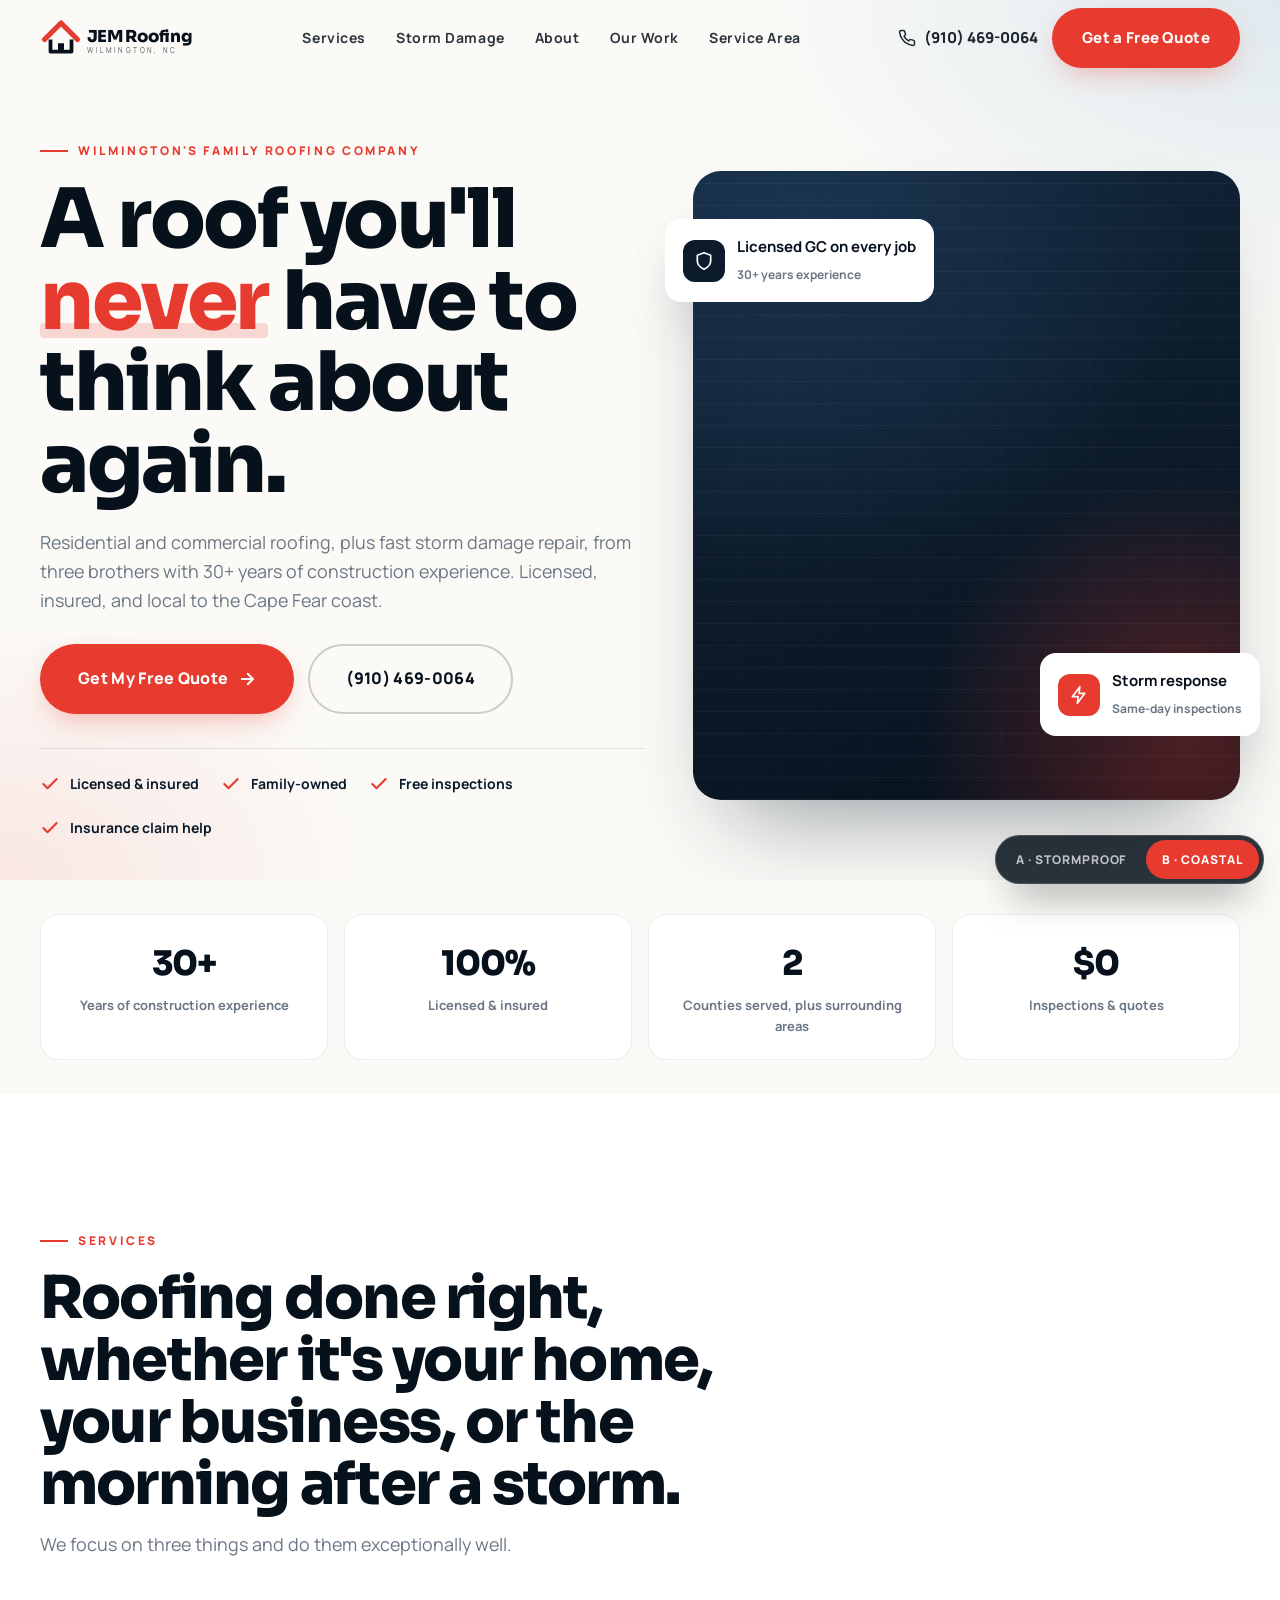
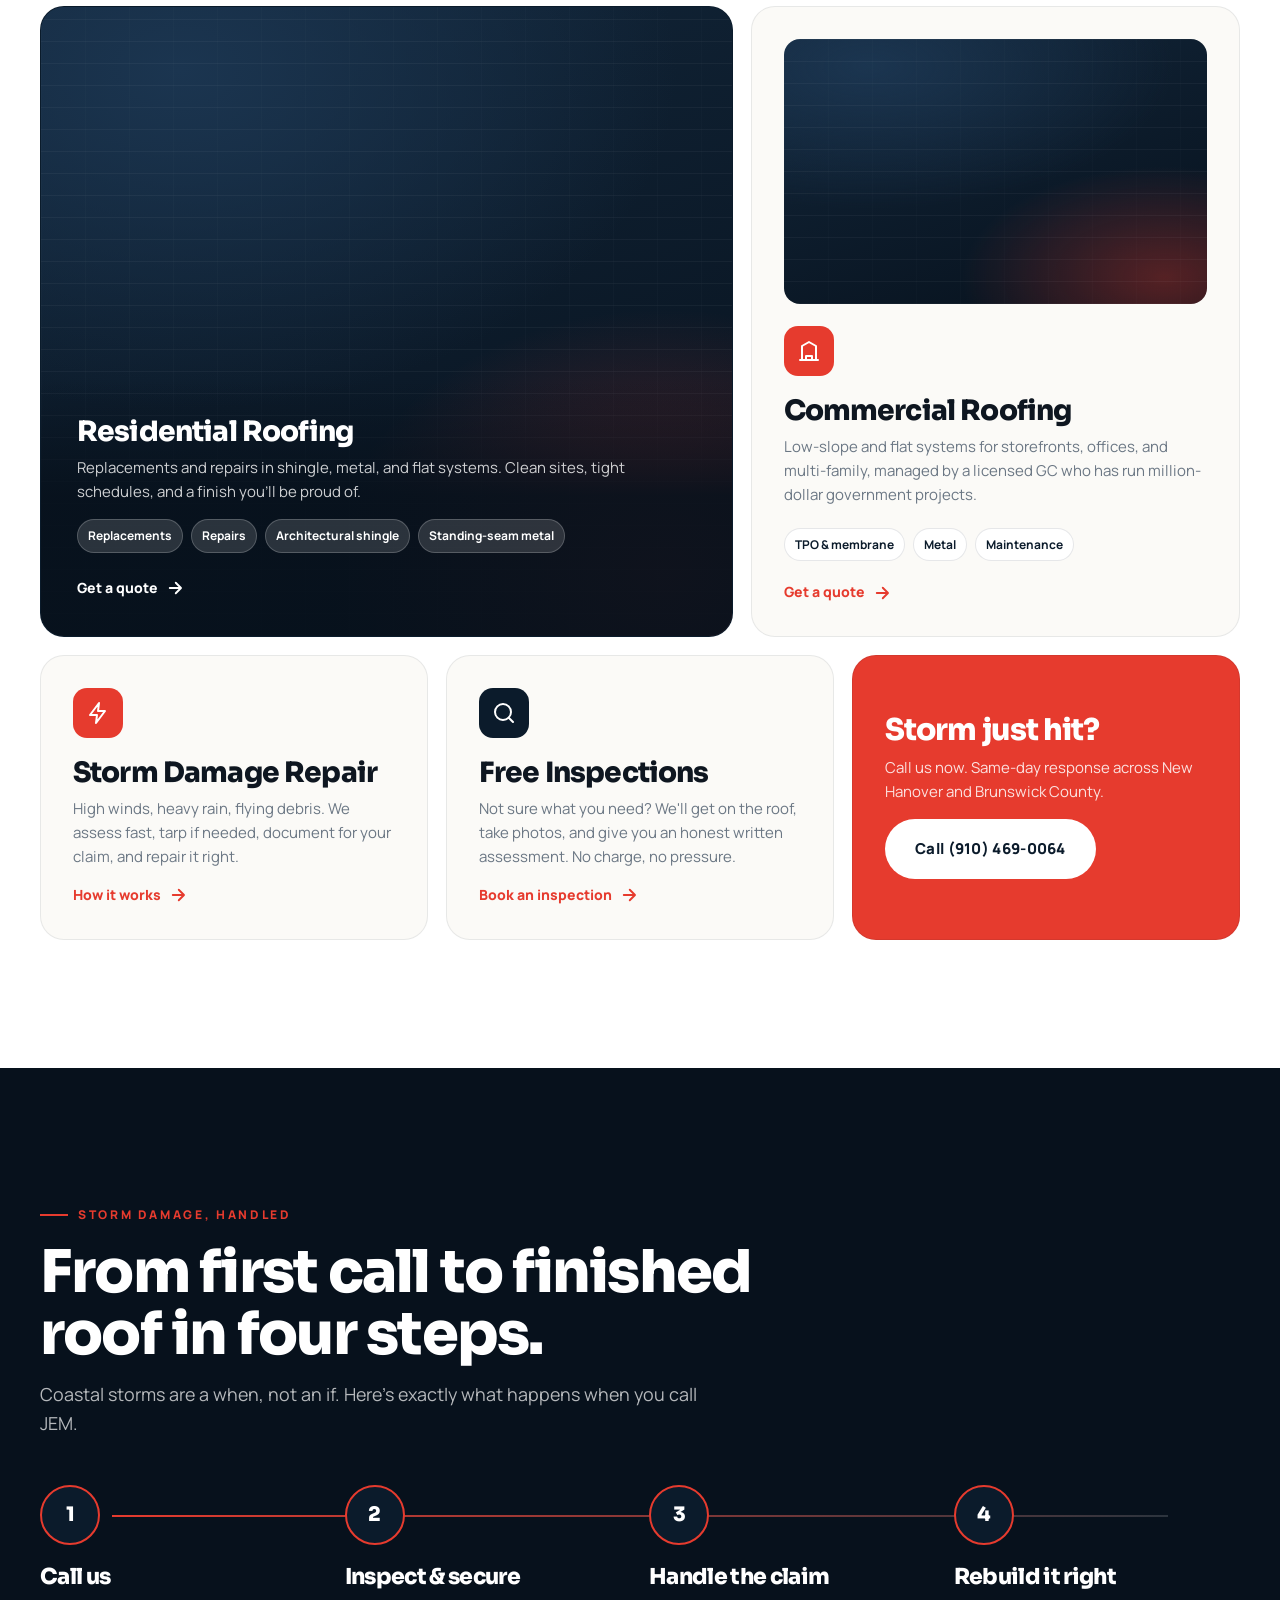
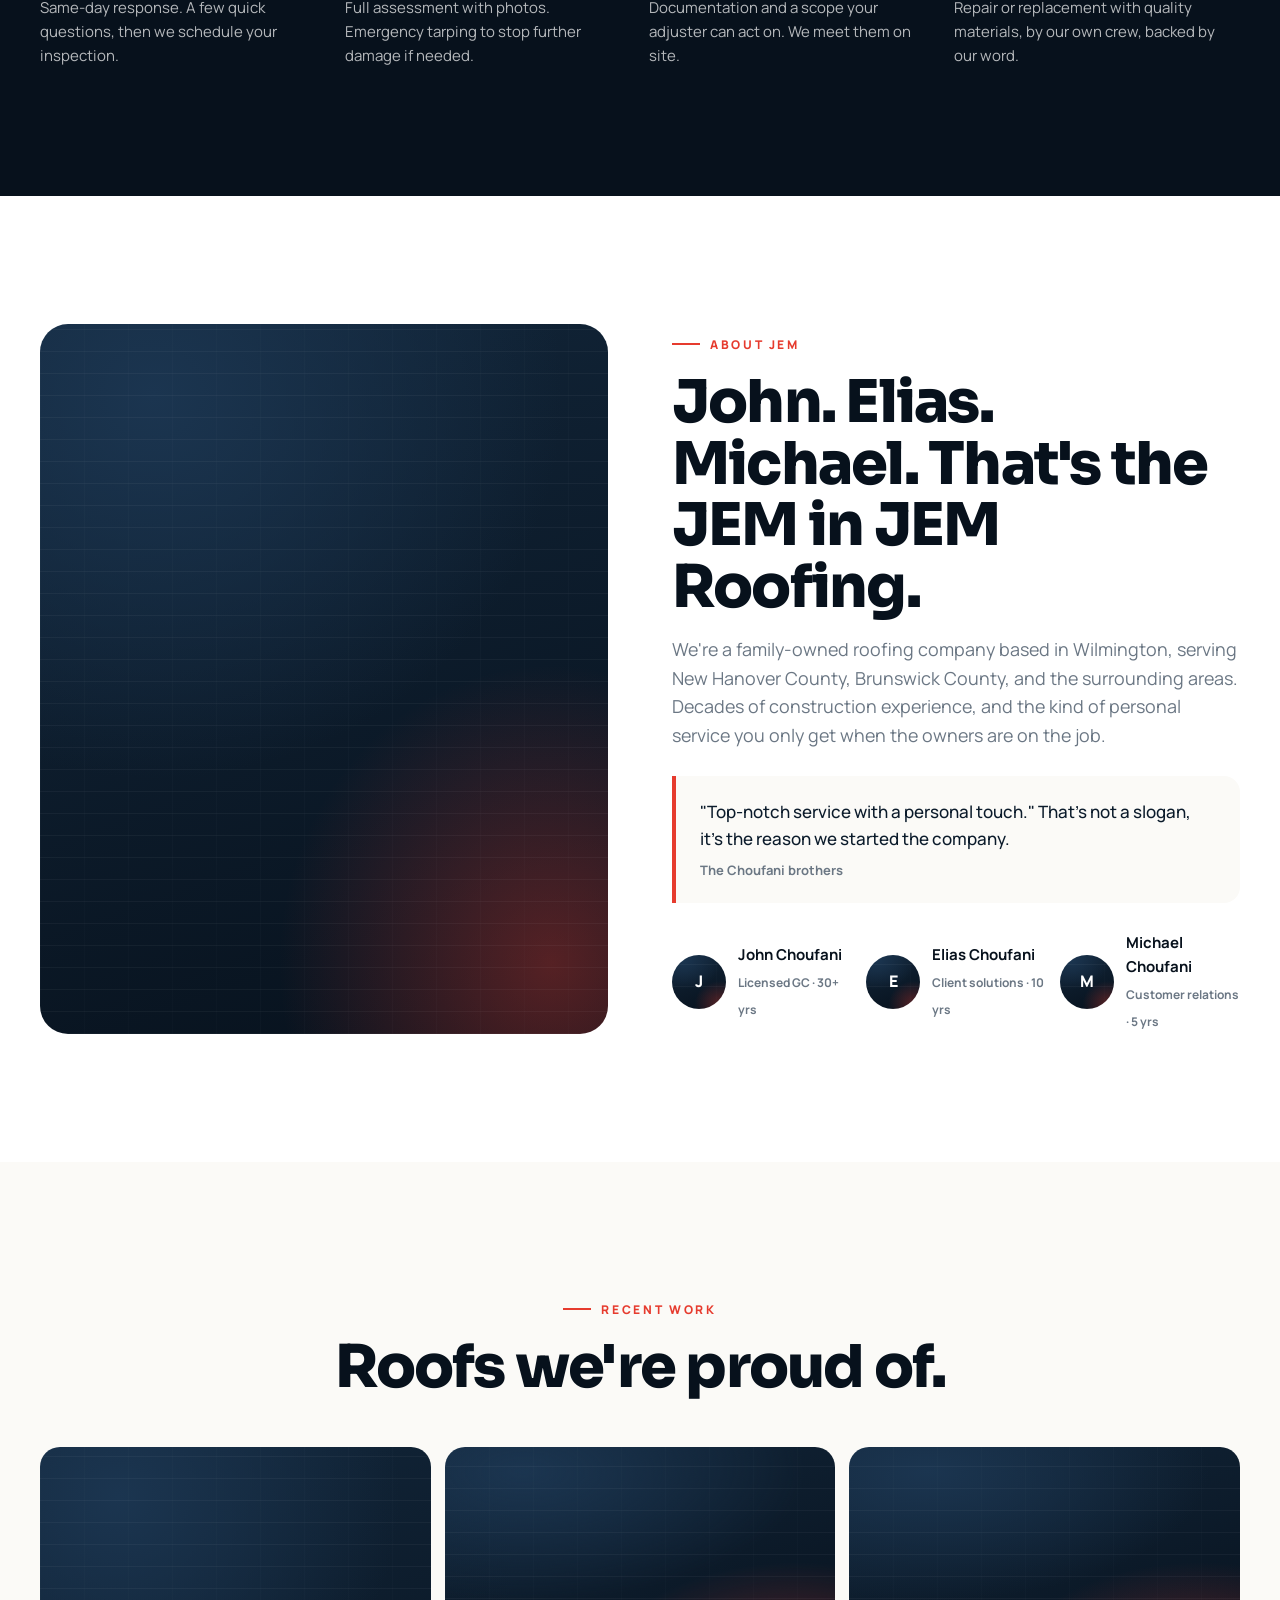
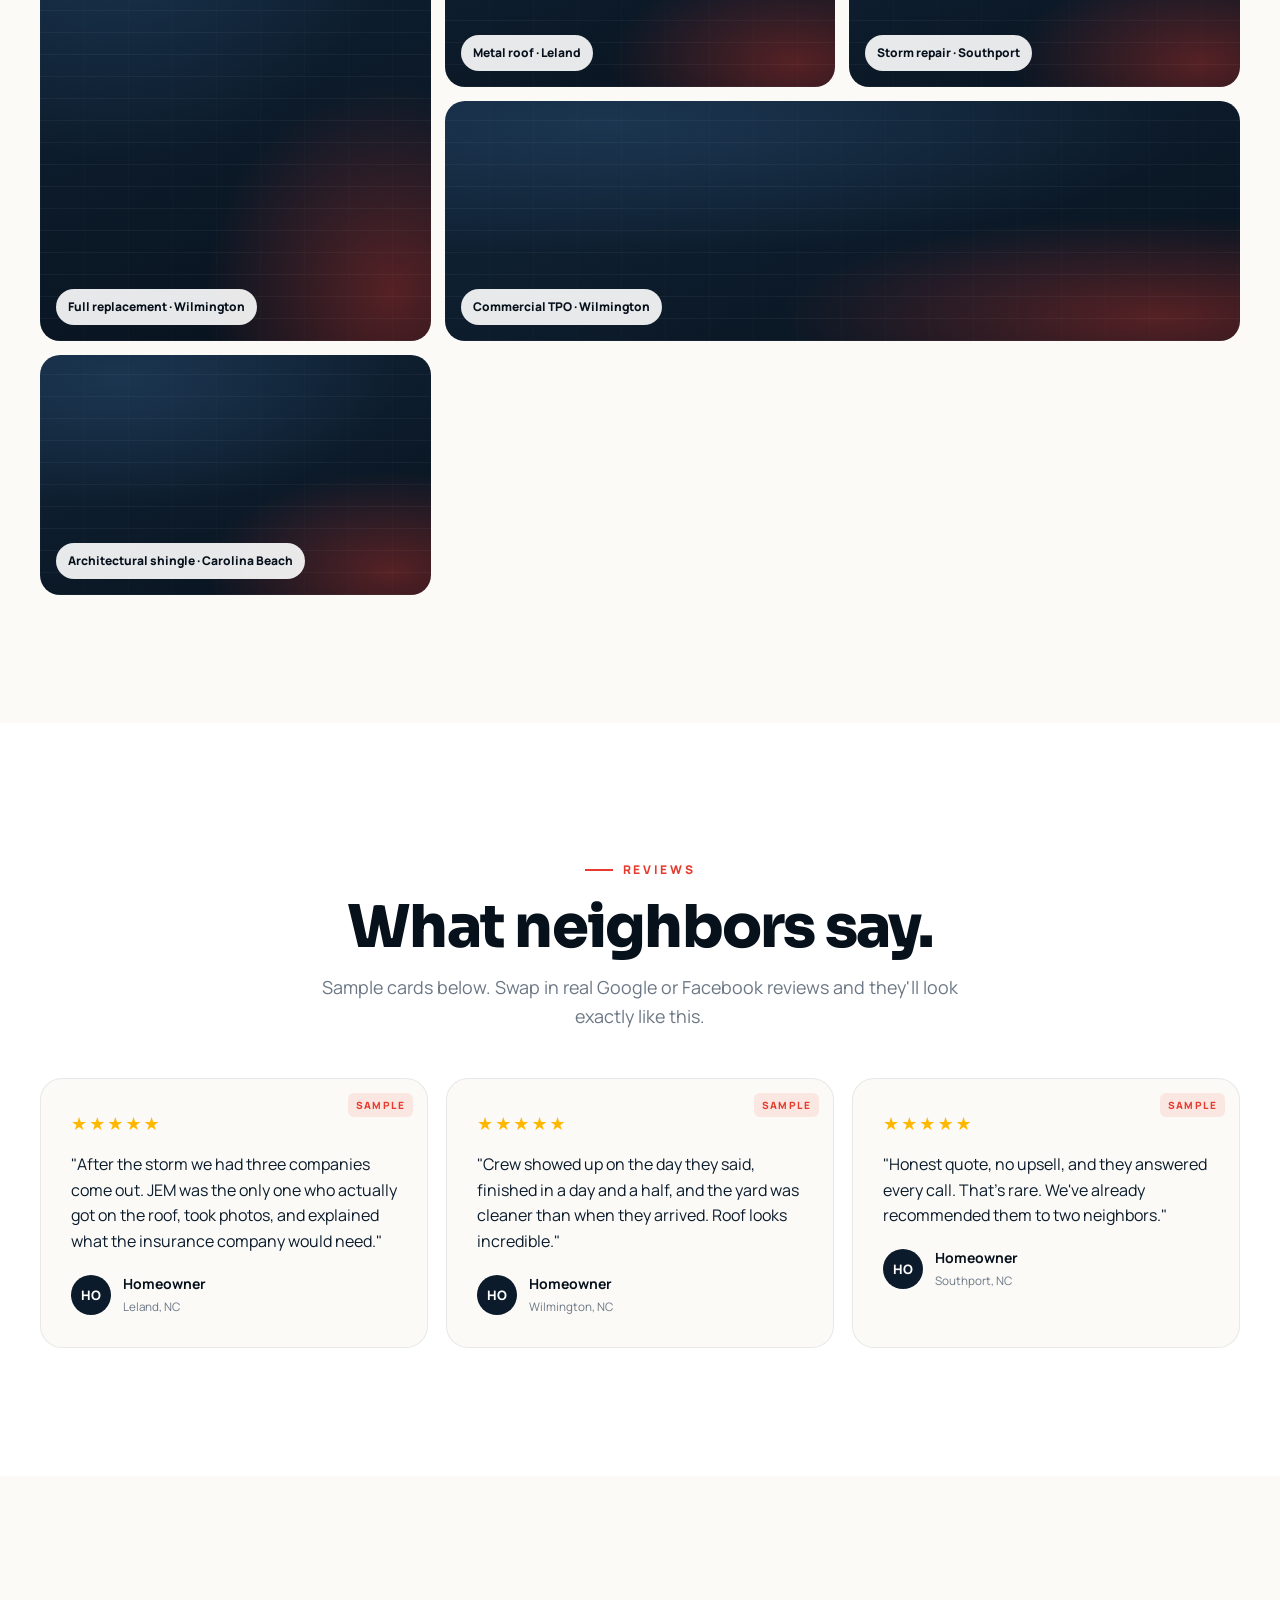
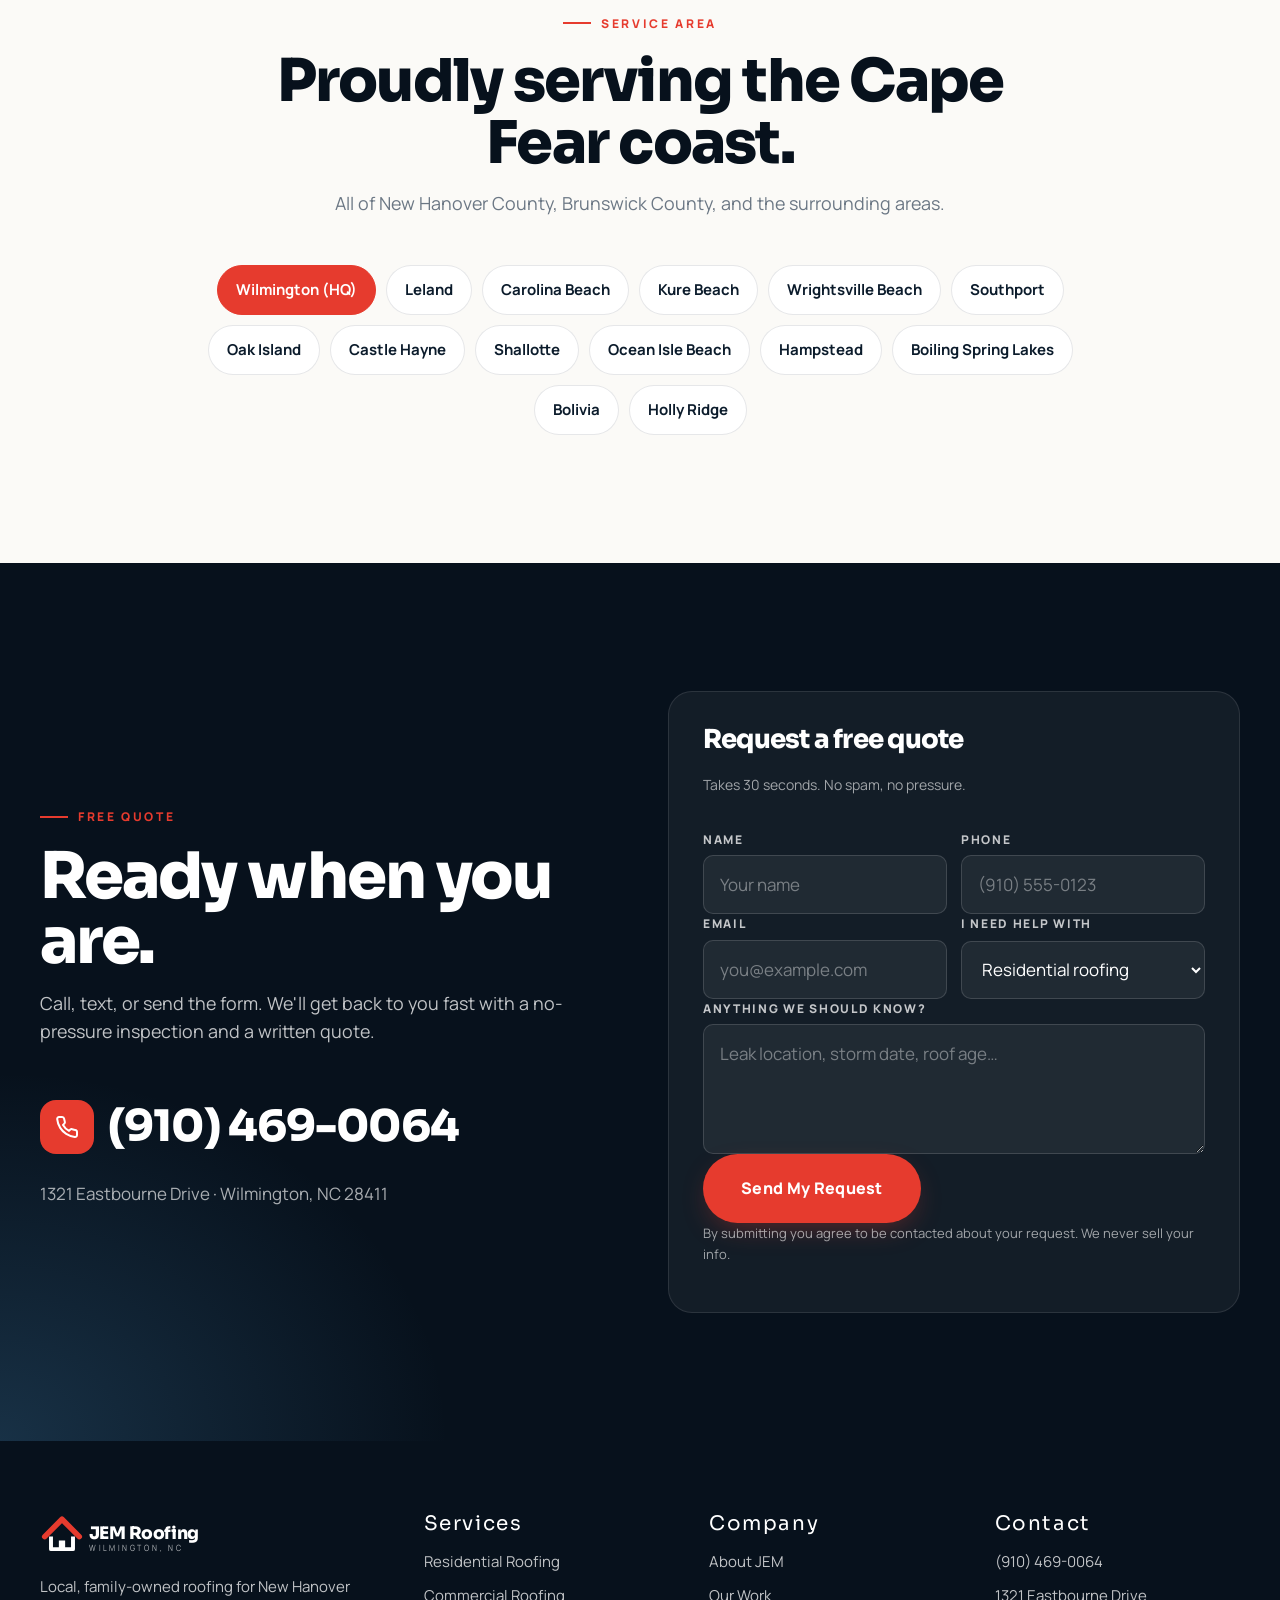
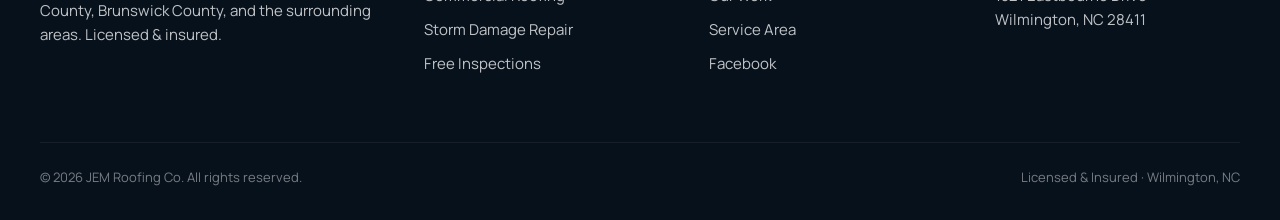
==== concept-b.html @ e4225cc7 "Build JEM Roofing site overhaul with two design concepts Static site for JEM Roofing Co. (Wilmington" ====
<!doctype html>
<html lang="en">
<head>
  <meta charset="utf-8">
  <meta name="viewport" content="width=device-width, initial-scale=1">
  <title>JEM Roofing Co. | Wilmington, NC Roofing — Concept B</title>
  <meta name="description" content="JEM Roofing Co. is a family-owned, licensed and insured roofing company in Wilmington, NC. Residential and commercial roofing plus fast storm damage repair across New Hanover and Brunswick County. Free quotes: (910) 469-0064.">
  <meta name="theme-color" content="#FBFAF7">
  <link rel="icon" href="assets/favicon.svg" type="image/svg+xml">
  <link rel="preconnect" href="https://fonts.googleapis.com">
  <link rel="preconnect" href="https://fonts.gstatic.com" crossorigin>
  <link href="https://fonts.googleapis.com/css2?family=Sora:wght@700;800&family=Manrope:wght@400;500;700;800&display=swap" rel="stylesheet">
  <link rel="stylesheet" href="css/base.css">
  <link rel="stylesheet" href="css/concept-b.css">
</head>
<body class="concept-b">

<header class="nav">
  <div class="container">
    <a class="nav-brand" href="#top" aria-label="JEM Roofing Co. home">
      <svg viewBox="0 0 220 56" width="220" height="56" aria-hidden="true">
        <path d="M6 30 L28 8 L50 30" fill="none" stroke="#E63B2E" stroke-width="7" stroke-linecap="round" stroke-linejoin="round"/>
        <path d="M14 30 L14 46 L42 46 L42 30" fill="none" stroke="currentColor" stroke-width="5" stroke-linejoin="round"/>
        <rect x="24" y="35" width="8" height="11" fill="currentColor"/>
        <text x="62" y="33" textLength="140" lengthAdjust="spacingAndGlyphs" font-family="'Sora','Manrope',Arial,sans-serif" font-size="22" font-weight="800" letter-spacing="-.5" fill="currentColor">JEM Roofing</text>
        <text x="63" y="48" textLength="120" lengthAdjust="spacingAndGlyphs" font-family="'Manrope',Inter,Arial,sans-serif" font-size="11" letter-spacing="4.2" fill="currentColor" opacity=".7">WILMINGTON, NC</text>
      </svg>
    </a>
    <nav class="nav-links" aria-label="Primary">
      <a href="#services">Services</a><a href="#process">Storm Damage</a><a href="#about">About</a><a href="#work">Our Work</a><a href="#area">Service Area</a>
      <a class="btn btn-primary" href="#contact">Free Quote</a>
    </nav>
    <div class="nav-cta">
      <a class="nav-phone" href="tel:+19104690064"><svg viewBox="0 0 24 24" fill="none" stroke="currentColor" stroke-width="2" stroke-linecap="round" stroke-linejoin="round"><path d="M22 16.9v3a2 2 0 0 1-2.2 2 19.8 19.8 0 0 1-8.6-3 19.5 19.5 0 0 1-6-6 19.8 19.8 0 0 1-3-8.7A2 2 0 0 1 4.1 2h3a2 2 0 0 1 2 1.7c.1.9.4 1.9.7 2.8a2 2 0 0 1-.5 2.1L8 9.9a16 16 0 0 0 6 6l1.3-1.3a2 2 0 0 1 2.1-.4c.9.3 1.9.6 2.8.7a2 2 0 0 1 1.8 2z"/></svg><span class="label">(910) 469-0064</span></a>
      <a class="btn btn-primary" href="#contact">Get a Free Quote</a>
      <button class="nav-toggle" aria-label="Menu" aria-expanded="false"><span></span><span></span><span></span></button>
    </div>
  </div>
</header>

<main id="top">

<!-- HERO -->
<section class="b-hero">
  <div class="container b-hero-grid">
    <div class="reveal is-in">
      <div class="eyebrow">Wilmington's family roofing company</div>
      <h1 class="display">A roof you'll <span class="hl">never</span> have to think about again.</h1>
      <p class="lead">Residential and commercial roofing, plus fast storm damage repair, from three brothers with 30+ years of construction experience. Licensed, insured, and local to the Cape Fear coast.</p>
      <div class="b-hero-actions">
        <a class="btn btn-primary btn-lg" href="#contact">Get My Free Quote <svg viewBox="0 0 24 24" fill="none" stroke="currentColor" stroke-width="2.5" stroke-linecap="round" stroke-linejoin="round"><path d="M5 12h14M13 5l7 7-7 7"/></svg></a>
        <a class="btn btn-ghost btn-lg" href="tel:+19104690064">(910) 469-0064</a>
      </div>
      <div class="b-trust">
        <div><svg viewBox="0 0 24 24" fill="none" stroke="currentColor" stroke-width="2.5" stroke-linecap="round" stroke-linejoin="round"><path d="M20 6 9 17l-5-5"/></svg>Licensed &amp; insured</div>
        <div><svg viewBox="0 0 24 24" fill="none" stroke="currentColor" stroke-width="2.5" stroke-linecap="round" stroke-linejoin="round"><path d="M20 6 9 17l-5-5"/></svg>Family-owned</div>
        <div><svg viewBox="0 0 24 24" fill="none" stroke="currentColor" stroke-width="2.5" stroke-linecap="round" stroke-linejoin="round"><path d="M20 6 9 17l-5-5"/></svg>Free inspections</div>
        <div><svg viewBox="0 0 24 24" fill="none" stroke="currentColor" stroke-width="2.5" stroke-linecap="round" stroke-linejoin="round"><path d="M20 6 9 17l-5-5"/></svg>Insurance claim help</div>
      </div>
    </div>
    <div class="b-hero-visual reveal is-in" data-delay="1">
      <div class="photo"><img src="assets/img/hero-b.jpg" alt="" onerror="this.onerror=null;this.src='assets/img/hero.jpg'"></div>
      <div class="b-float one"><span class="ic"><svg viewBox="0 0 24 24" fill="none" stroke="currentColor" stroke-width="2" stroke-linecap="round" stroke-linejoin="round"><path d="M12 22s8-4 8-10V5l-8-3-8 3v7c0 6 8 10 8 10z"/></svg></span><span><b>Licensed GC on every job</b><small>30+ years experience</small></span></div>
      <div class="b-float two"><span class="ic" style="background:var(--red)"><svg viewBox="0 0 24 24" fill="none" stroke="currentColor" stroke-width="2" stroke-linecap="round" stroke-linejoin="round"><path d="M13 2 4 14h7l-1 8 9-12h-7z"/></svg></span><span><b>Storm response</b><small>Same-day inspections</small></span></div>
    </div>
  </div>
</section>

<div class="b-strip">
  <div class="container">
    <div class="item reveal"><div class="display"><span data-count="30" data-suffix="+">0+</span></div><p>Years of construction experience</p></div>
    <div class="item reveal" data-delay="1"><div class="display">100%</div><p>Licensed &amp; insured</p></div>
    <div class="item reveal" data-delay="2"><div class="display">2</div><p>Counties served, plus surrounding areas</p></div>
    <div class="item reveal" data-delay="3"><div class="display">$0</div><p>Inspections &amp; quotes</p></div>
  </div>
</div>

<!-- SERVICES -->
<section class="section b-services" id="services">
  <div class="container">
    <div class="b-head reveal"><div class="eyebrow">Services</div><h2 class="display">Roofing done right, whether it's your home, your business, or the morning after a storm.</h2><p class="lead">We focus on three things and do them exceptionally well.</p></div>
    <div class="bento">
      <article class="b-card big reveal">
        <div class="photo"><img src="assets/img/residential.jpg" alt="" loading="lazy"></div>
        <div class="body">
          <h3 class="display">Residential Roofing</h3>
          <p>Replacements and repairs in shingle, metal, and flat systems. Clean sites, tight schedules, and a finish you'll be proud of.</p>
          <ul class="tags"><li>Replacements</li><li>Repairs</li><li>Architectural shingle</li><li>Standing-seam metal</li></ul>
          <a class="link-arrow" href="#contact">Get a quote <svg viewBox="0 0 24 24" fill="none" stroke="currentColor" stroke-width="2.5" stroke-linecap="round" stroke-linejoin="round"><path d="M5 12h14M13 5l7 7-7 7"/></svg></a>
        </div>
      </article>
      <article class="b-card tall reveal" data-delay="1">
        <div class="photo"><img src="assets/img/commercial.jpg" alt="" loading="lazy"></div>
        <div class="icon"><svg viewBox="0 0 24 24" fill="none" stroke="currentColor" stroke-width="2" stroke-linecap="round" stroke-linejoin="round"><path d="M3 21h18"/><path d="M5 21V7l7-4 7 4v14"/><path d="M9 21v-4h6v4"/></svg></div>
        <h3 class="display">Commercial Roofing</h3>
        <p>Low-slope and flat systems for storefronts, offices, and multi-family, managed by a licensed GC who has run million-dollar government projects.</p>
        <ul class="tags"><li>TPO &amp; membrane</li><li>Metal</li><li>Maintenance</li></ul>
        <a class="link-arrow" href="#contact">Get a quote <svg viewBox="0 0 24 24" fill="none" stroke="currentColor" stroke-width="2.5" stroke-linecap="round" stroke-linejoin="round"><path d="M5 12h14M13 5l7 7-7 7"/></svg></a>
      </article>
      <article class="b-card half reveal">
        <div class="icon"><svg viewBox="0 0 24 24" fill="none" stroke="currentColor" stroke-width="2" stroke-linecap="round" stroke-linejoin="round"><path d="M13 2 4 14h7l-1 8 9-12h-7z"/></svg></div>
        <h3 class="display">Storm Damage Repair</h3>
        <p>High winds, heavy rain, flying debris. We assess fast, tarp if needed, document for your claim, and repair it right.</p>
        <a class="link-arrow" href="#process">How it works <svg viewBox="0 0 24 24" fill="none" stroke="currentColor" stroke-width="2.5" stroke-linecap="round" stroke-linejoin="round"><path d="M5 12h14M13 5l7 7-7 7"/></svg></a>
      </article>
      <article class="b-card half reveal" data-delay="1">
        <div class="icon" style="background:var(--navy-800)"><svg viewBox="0 0 24 24" fill="none" stroke="currentColor" stroke-width="2" stroke-linecap="round" stroke-linejoin="round"><circle cx="11" cy="11" r="8"/><path d="m21 21-4.3-4.3"/></svg></div>
        <h3 class="display">Free Inspections</h3>
        <p>Not sure what you need? We'll get on the roof, take photos, and give you an honest written assessment. No charge, no pressure.</p>
        <a class="link-arrow" href="#contact">Book an inspection <svg viewBox="0 0 24 24" fill="none" stroke="currentColor" stroke-width="2.5" stroke-linecap="round" stroke-linejoin="round"><path d="M5 12h14M13 5l7 7-7 7"/></svg></a>
      </article>
      <article class="b-card half cta reveal" data-delay="2">
        <h3 class="display">Storm just hit?</h3>
        <p>Call us now. Same-day response across New Hanover and Brunswick County.</p>
        <a class="btn btn-light" href="tel:+19104690064">Call (910) 469-0064</a>
      </article>
    </div>
  </div>
</section>

<!-- PROCESS -->
<section class="section b-process" id="process">
  <div class="container">
    <div class="b-head reveal"><div class="eyebrow">Storm damage, handled</div><h2 class="display">From first call to finished roof in four steps.</h2><p class="lead">Coastal storms are a when, not an if. Here's exactly what happens when you call JEM.</p></div>
    <div class="timeline">
      <div class="t-step reveal"><div class="n">1</div><h3 class="display">Call us</h3><p>Same-day response. A few quick questions, then we schedule your inspection.</p></div>
      <div class="t-step reveal" data-delay="1"><div class="n">2</div><h3 class="display">Inspect &amp; secure</h3><p>Full assessment with photos. Emergency tarping to stop further damage if needed.</p></div>
      <div class="t-step reveal" data-delay="2"><div class="n">3</div><h3 class="display">Handle the claim</h3><p>Documentation and a scope your adjuster can act on. We meet them on site.</p></div>
      <div class="t-step reveal" data-delay="3"><div class="n">4</div><h3 class="display">Rebuild it right</h3><p>Repair or replacement with quality materials, by our own crew, backed by our word.</p></div>
    </div>
  </div>
</section>

<!-- ABOUT -->
<section class="section b-about" id="about">
  <div class="container b-about-grid">
    <div class="stack reveal">
      <div class="photo back"></div>
      <div class="photo"><img src="assets/img/about.jpg" alt="JEM Roofing crew on site" loading="lazy"></div>
    </div>
    <div class="reveal" data-delay="1">
      <div class="eyebrow">About JEM</div>
      <h2 class="display">John. Elias. Michael. That's the JEM in JEM Roofing.</h2>
      <p class="lead">We're a family-owned roofing company based in Wilmington, serving New Hanover County, Brunswick County, and the surrounding areas. Decades of construction experience, and the kind of personal service you only get when the owners are on the job.</p>
      <div class="quote">"Top-notch service with a personal touch." That's not a slogan, it's the reason we started the company.<small>The Choufani brothers</small></div>
      <div class="b-team">
        <div class="p"><div class="photo"><img src="assets/img/team-john.jpg" alt=""><span class="initials">J</span></div><div><b>John Choufani</b><small>Licensed GC · 30+ yrs</small></div></div>
        <div class="p"><div class="photo"><img src="assets/img/team-elias.jpg" alt=""><span class="initials">E</span></div><div><b>Elias Choufani</b><small>Client solutions · 10 yrs</small></div></div>
        <div class="p"><div class="photo"><img src="assets/img/team-michael.jpg" alt=""><span class="initials">M</span></div><div><b>Michael Choufani</b><small>Customer relations · 5 yrs</small></div></div>
      </div>
    </div>
  </div>
</section>

<!-- GALLERY -->
<section class="section b-gallery" id="work">
  <div class="container">
    <div class="b-head center reveal"><div class="eyebrow">Recent work</div><h2 class="display">Roofs we're proud of.</h2></div>
    <div class="g-grid">
      <div class="photo reveal"><img src="assets/img/gallery-1.jpg" alt="Completed roof" loading="lazy"><span class="cap">Full replacement · Wilmington</span></div>
      <div class="photo reveal" data-delay="1"><img src="assets/img/gallery-2.jpg" alt="Completed roof" loading="lazy"><span class="cap">Metal roof · Leland</span></div>
      <div class="photo reveal" data-delay="2"><img src="assets/img/gallery-3.jpg" alt="Completed roof" loading="lazy"><span class="cap">Storm repair · Southport</span></div>
      <div class="photo reveal"><img src="assets/img/gallery-4.jpg" alt="Completed roof" loading="lazy"><span class="cap">Commercial TPO · Wilmington</span></div>
      <div class="photo reveal" data-delay="1"><img src="assets/img/gallery-5.jpg" alt="Completed roof" loading="lazy"><span class="cap">Architectural shingle · Carolina Beach</span></div>
    </div>
  </div>
</section>

<!-- REVIEWS -->
<section class="section b-reviews">
  <div class="container">
    <div class="b-head center reveal"><div class="eyebrow">Reviews</div><h2 class="display">What neighbors say.</h2><p class="lead" style="margin-inline:auto">Sample cards below. Swap in real Google or Facebook reviews and they'll look exactly like this.</p></div>
    <div class="b-review-grid">
      <div class="b-review reveal"><span class="sample">Sample</span><div class="stars">★★★★★</div><p>"After the storm we had three companies come out. JEM was the only one who actually got on the roof, took photos, and explained what the insurance company would need."</p><div class="who"><div class="avatar">HO</div><div><b>Homeowner</b><small>Leland, NC</small></div></div></div>
      <div class="b-review reveal" data-delay="1"><span class="sample">Sample</span><div class="stars">★★★★★</div><p>"Crew showed up on the day they said, finished in a day and a half, and the yard was cleaner than when they arrived. Roof looks incredible."</p><div class="who"><div class="avatar">HO</div><div><b>Homeowner</b><small>Wilmington, NC</small></div></div></div>
      <div class="b-review reveal" data-delay="2"><span class="sample">Sample</span><div class="stars">★★★★★</div><p>"Honest quote, no upsell, and they answered every call. That's rare. We've already recommended them to two neighbors."</p><div class="who"><div class="avatar">HO</div><div><b>Homeowner</b><small>Southport, NC</small></div></div></div>
    </div>
  </div>
</section>

<!-- AREA -->
<section class="section b-area" id="area">
  <div class="container">
    <div class="b-head center reveal"><div class="eyebrow">Service area</div><h2 class="display">Proudly serving the Cape Fear coast.</h2><p class="lead" style="margin-inline:auto">All of New Hanover County, Brunswick County, and the surrounding areas.</p></div>
    <ul class="chips reveal">
      <li class="hq">Wilmington (HQ)</li><li>Leland</li><li>Carolina Beach</li><li>Kure Beach</li><li>Wrightsville Beach</li><li>Southport</li><li>Oak Island</li><li>Castle Hayne</li><li>Shallotte</li><li>Ocean Isle Beach</li><li>Hampstead</li><li>Boiling Spring Lakes</li><li>Bolivia</li><li>Holly Ridge</li>
    </ul>
  </div>
</section>

<!-- CONTACT -->
<section class="section b-contact" id="contact">
  <div class="container b-contact-grid">
    <div class="reveal">
      <div class="eyebrow">Free quote</div>
      <h2 class="display">Ready when you are.</h2>
      <p class="lead">Call, text, or send the form. We'll get back to you fast with a no-pressure inspection and a written quote.</p>
      <a class="big-phone" href="tel:+19104690064"><span class="ic"><svg viewBox="0 0 24 24" fill="none" stroke="#fff" stroke-width="2" stroke-linecap="round" stroke-linejoin="round"><path d="M22 16.9v3a2 2 0 0 1-2.2 2 19.8 19.8 0 0 1-8.6-3 19.5 19.5 0 0 1-6-6 19.8 19.8 0 0 1-3-8.7A2 2 0 0 1 4.1 2h3a2 2 0 0 1 2 1.7c.1.9.4 1.9.7 2.8a2 2 0 0 1-.5 2.1L8 9.9a16 16 0 0 0 6 6l1.3-1.3a2 2 0 0 1 2.1-.4c.9.3 1.9.6 2.8.7a2 2 0 0 1 1.8 2z"/></svg></span>(910) 469-0064</a>
      <address>1321 Eastbourne Drive · Wilmington, NC 28411</address>
    </div>
    <form class="form contact-form reveal" data-delay="1" action="https://formspree.io/f/YOUR_FORM_ID" method="POST">
      <h3 class="display">Request a free quote</h3>
      <p>Takes 30 seconds. No spam, no pressure.</p>
      <div class="form-fields">
        <div class="form-row">
          <div class="field"><label for="b-name">Name</label><input id="b-name" name="name" type="text" placeholder="Your name" required autocomplete="name"></div>
          <div class="field"><label for="b-phone">Phone</label><input id="b-phone" name="phone" type="tel" placeholder="(910) 555-0123" required autocomplete="tel"></div>
        </div>
        <div class="form-row">
          <div class="field"><label for="b-email">Email</label><input id="b-email" name="email" type="email" placeholder="you@example.com" autocomplete="email"></div>
          <div class="field"><label for="b-service">I need help with</label><select id="b-service" name="service"><option>Residential roofing</option><option>Commercial roofing</option><option>Storm damage</option><option>Roof repair</option><option>Not sure yet</option></select></div>
        </div>
        <div class="field"><label for="b-msg">Anything we should know?</label><textarea id="b-msg" name="message" placeholder="Leak location, storm date, roof age…"></textarea></div>
        <input type="text" name="_gotcha" tabindex="-1" autocomplete="off" style="display:none">
        <button class="btn btn-primary btn-lg" type="submit">Send My Request</button>
        <p class="form-note">By submitting you agree to be contacted about your request. We never sell your info.</p>
      </div>
      <div class="form-success"><b>Got it.</b> Thanks, we'll reach out shortly. Need us sooner? Call <a href="tel:+19104690064"><u>(910) 469-0064</u></a>.</div>
    </form>
  </div>
</section>

</main>

<footer class="footer">
  <div class="container">
    <div class="footer-grid">
      <div class="footer-brand">
        <svg viewBox="0 0 220 56" aria-hidden="true">
          <path d="M6 30 L28 8 L50 30" fill="none" stroke="#E63B2E" stroke-width="7" stroke-linecap="round" stroke-linejoin="round"/>
          <path d="M14 30 L14 46 L42 46 L42 30" fill="none" stroke="currentColor" stroke-width="5" stroke-linejoin="round"/>
          <rect x="24" y="35" width="8" height="11" fill="currentColor"/>
          <text x="62" y="33" textLength="140" lengthAdjust="spacingAndGlyphs" font-family="'Sora','Manrope',Arial,sans-serif" font-size="22" font-weight="800" letter-spacing="-.5" fill="currentColor">JEM Roofing</text>
          <text x="63" y="48" textLength="120" lengthAdjust="spacingAndGlyphs" font-family="'Manrope',Inter,Arial,sans-serif" font-size="11" letter-spacing="4.2" fill="currentColor" opacity=".7">WILMINGTON, NC</text>
        </svg>
        <p>Local, family-owned roofing for New Hanover County, Brunswick County, and the surrounding areas. Licensed &amp; insured.</p>
      </div>
      <div><h4>Services</h4><ul><li><a href="#services">Residential Roofing</a></li><li><a href="#services">Commercial Roofing</a></li><li><a href="#process">Storm Damage Repair</a></li><li><a href="#contact">Free Inspections</a></li></ul></div>
      <div><h4>Company</h4><ul><li><a href="#about">About JEM</a></li><li><a href="#work">Our Work</a></li><li><a href="#area">Service Area</a></li><li><a href="https://www.facebook.com/p/JEM-Roofing-Co-61565332473705/" target="_blank" rel="noopener">Facebook</a></li></ul></div>
      <div><h4>Contact</h4><ul><li><a href="tel:+19104690064">(910) 469-0064</a></li><li>1321 Eastbourne Drive<br>Wilmington, NC 28411</li></ul></div>
    </div>
    <div class="footer-bottom"><span>© <span data-year></span> JEM Roofing Co. All rights reserved.</span><span>Licensed &amp; Insured · Wilmington, NC</span></div>
  </div>
</footer>

<div class="callbar"><a class="btn btn-primary" href="tel:+19104690064">Call Now</a><a class="btn btn-light" href="#contact">Free Quote</a></div>
<nav class="switcher" aria-label="Design concept switcher"><a href="index.html">A · Stormproof</a><a class="is-active" href="concept-b.html">B · Coastal</a></nav>
<script src="js/main.js"></script>
</body>
</html>
---- css/base.css ----
/* =========================================================
   JEM Roofing Co. — base styles shared by both concepts
   Brand tokens live here. Change once, both concepts update.
   ========================================================= */
:root {
  /* ---- brand palette (swap to match the real logo) ---- */
  --navy-900: #07111C;
  --navy-800: #0B1B2B;
  --navy-700: #12263A;
  --navy-600: #1B3550;
  --steel:    #4A90C2;
  --red:      #E63B2E;
  --red-deep: #B5231A;
  --red-glow: rgba(230, 59, 46, .45);
  --sand:     #F4EFE6;
  --sand-2:   #EAE2D3;
  --white:    #FFFFFF;
  --ink:      #0E1620;
  --muted:    #6B7784;

  /* ---- type ---- */
  --font-display: 'Bebas Neue', 'Oswald', 'Impact', 'Arial Narrow', sans-serif;
  --font-body: 'Manrope', 'Inter', system-ui, -apple-system, 'Segoe UI', Roboto, sans-serif;

  /* ---- layout ---- */
  --container: 1200px;
  --gutter: clamp(16px, 4vw, 40px);
  --radius: 18px;
  --radius-sm: 10px;
  --nav-h: 76px;

  /* ---- motion ---- */
  --ease: cubic-bezier(.22, 1, .36, 1);
  --dur: .7s;
}

*, *::before, *::after { box-sizing: border-box; }
html { scroll-behavior: smooth; -webkit-text-size-adjust: 100%; }
body {
  margin: 0;
  font-family: var(--font-body);
  font-size: 17px;
  line-height: 1.6;
  color: var(--ink);
  background: var(--white);
  overflow-x: hidden;
}
img, svg, video { max-width: 100%; display: block; }
a { color: inherit; text-decoration: none; }
button { font: inherit; cursor: pointer; }
h1, h2, h3, h4 { margin: 0; line-height: 1.05; font-weight: 400; }
p { margin: 0 0 1em; }
ul { margin: 0; padding: 0; list-style: none; }
:focus-visible { outline: 3px solid var(--steel); outline-offset: 3px; }

.container { width: min(var(--container), 100% - var(--gutter) * 2); margin-inline: auto; }
.section { padding: clamp(72px, 10vw, 128px) 0; position: relative; }
.display { font-family: var(--font-display); letter-spacing: .01em; text-transform: uppercase; }
.eyebrow {
  display: inline-flex; align-items: center; gap: 10px;
  font-size: 12px; font-weight: 800; letter-spacing: .22em; text-transform: uppercase;
  color: var(--red); margin-bottom: 18px;
}
.eyebrow::before { content: ""; width: 28px; height: 2px; background: currentColor; }
.lead { font-size: clamp(17px, 1.4vw, 20px); color: var(--muted); max-width: 60ch; }
.sr-only { position: absolute; width: 1px; height: 1px; overflow: hidden; clip: rect(0 0 0 0); white-space: nowrap; }

/* ---- buttons ---- */
.btn {
  display: inline-flex; align-items: center; justify-content: center; gap: 10px;
  padding: 16px 28px; border-radius: 999px; border: 2px solid transparent;
  font-weight: 800; font-size: 15px; letter-spacing: .02em; white-space: nowrap;
  transition: transform .25s var(--ease), box-shadow .25s var(--ease), background .25s, color .25s, border-color .25s;
  position: relative; overflow: hidden; isolation: isolate;
}
.btn:hover { transform: translateY(-2px); }
.btn:active { transform: translateY(0); }
.btn svg { width: 18px; height: 18px; flex: none; }
.btn-primary { background: var(--red); color: #fff; box-shadow: 0 10px 30px -10px var(--red-glow); }
.btn-primary::after {
  content: ""; position: absolute; inset: 0; z-index: -1;
  background: linear-gradient(120deg, transparent 30%, rgba(255,255,255,.28) 50%, transparent 70%);
  transform: translateX(-120%); transition: transform .8s var(--ease);
}
.btn-primary:hover::after { transform: translateX(120%); }
.btn-primary:hover { box-shadow: 0 18px 40px -12px var(--red-glow); }
.btn-ghost { background: transparent; color: #fff; border-color: rgba(255,255,255,.35); }
.btn-ghost:hover { border-color: #fff; background: rgba(255,255,255,.08); }
.btn-dark { background: var(--navy-800); color: #fff; }
.btn-dark:hover { background: var(--navy-700); }
.btn-light { background: #fff; color: var(--navy-800); }
.btn-light:hover { background: var(--sand); }
.btn-lg { padding: 20px 36px; font-size: 16px; }

/* ---- nav ---- */
.nav {
  position: fixed; inset: 0 0 auto 0; z-index: 100; height: var(--nav-h);
  display: flex; align-items: center;
  transition: background .35s, box-shadow .35s, height .35s, backdrop-filter .35s;
  color: #fff;
}
.nav .container { display: flex; align-items: center; justify-content: space-between; gap: 24px; }
.nav.is-scrolled { background: rgba(7,17,28,.82); backdrop-filter: blur(14px); -webkit-backdrop-filter: blur(14px); box-shadow: 0 10px 40px -20px rgba(0,0,0,.6); }
.nav-brand { display: inline-flex; align-items: center; color: inherit; }
.nav-brand svg, .nav-brand img { height: 42px; width: auto; }
.nav-links { display: flex; gap: 30px; align-items: center; }
.nav-links .btn { display: none; }
.nav-links a { font-weight: 700; font-size: 14px; letter-spacing: .04em; opacity: .85; position: relative; padding: 6px 0; white-space: nowrap; }
.nav-links a::after { content: ""; position: absolute; left: 0; bottom: 0; height: 2px; width: 0; background: var(--red); transition: width .3s var(--ease); }
.nav-links a:hover { opacity: 1; }
.nav-links a:hover::after { width: 100%; }
.nav-cta { display: flex; align-items: center; gap: 14px; }
.nav-phone { font-weight: 800; font-size: 15px; display: inline-flex; gap: 8px; align-items: center; opacity: .9; white-space: nowrap; }
.nav-phone svg { width: 18px; height: 18px; }
.nav-toggle { display: none; background: none; border: 0; color: inherit; width: 44px; height: 44px; border-radius: 10px; }
.nav-toggle span { display: block; width: 24px; height: 2px; background: currentColor; margin: 5px auto; transition: transform .3s, opacity .3s; }
.nav.is-open .nav-toggle span:nth-child(1) { transform: translateY(7px) rotate(45deg); }
.nav.is-open .nav-toggle span:nth-child(2) { opacity: 0; }
.nav.is-open .nav-toggle span:nth-child(3) { transform: translateY(-7px) rotate(-45deg); }

@media (max-width: 1100px) { .nav-links { gap: 22px; } .nav-cta .btn { padding: 12px 20px; } }
@media (max-width: 900px) {
  .nav-links, .nav-cta .btn { display: none; }
  .nav-toggle { display: block; }
  .nav.is-open .nav-links {
    display: flex; flex-direction: column; align-items: flex-start; gap: 6px;
    position: fixed; top: var(--nav-h); left: 0; right: 0; padding: 24px var(--gutter) 32px;
    background: var(--navy-900); box-shadow: 0 30px 60px -20px rgba(0,0,0,.6);
  }
  .nav.is-open .nav-links a { font-size: 22px; font-family: var(--font-display); letter-spacing: .06em; padding: 10px 0; opacity: 1; }
  .nav.is-open .nav-links .btn { display: inline-flex; margin-top: 12px; font-family: var(--font-body); font-size: 15px; }
  .nav-phone .label { display: none; }
}

/* ---- reveal on scroll ---- */
.reveal { opacity: 0; transform: translateY(28px); transition: opacity var(--dur) var(--ease), transform var(--dur) var(--ease); }
.reveal.is-in { opacity: 1; transform: none; }
.reveal[data-delay="1"] { transition-delay: .1s; }
.reveal[data-delay="2"] { transition-delay: .2s; }
.reveal[data-delay="3"] { transition-delay: .3s; }
.reveal[data-delay="4"] { transition-delay: .4s; }
@media (prefers-reduced-motion: reduce) {
  .reveal { opacity: 1; transform: none; transition: none; }
  html { scroll-behavior: auto; }
  *, *::before, *::after { animation-duration: .001s !important; animation-iteration-count: 1 !important; transition-duration: .001s !important; }
}

/* ---- photo slots: real photo layered over a styled fallback ---- */
.photo {
  position: relative; overflow: hidden; background: var(--navy-700);
  background-image: radial-gradient(120% 90% at 20% 10%, var(--navy-600), transparent 60%),
                    radial-gradient(80% 70% at 90% 90%, rgba(230,59,46,.35), transparent 60%),
                    linear-gradient(160deg, var(--navy-700), var(--navy-900));
}
.photo img { position: absolute; inset: 0; width: 100%; height: 100%; object-fit: cover; }
.photo img.is-missing { display: none; }
.photo::before { /* subtle shingle texture on fallback */
  content: ""; position: absolute; inset: 0; opacity: .12; pointer-events: none;
  background-image: repeating-linear-gradient(0deg, rgba(255,255,255,.35) 0 1px, transparent 1px 22px),
                    repeating-linear-gradient(90deg, rgba(255,255,255,.15) 0 1px, transparent 1px 44px);
}
.photo.has-img::before { display: none; }

/* ---- forms ---- */
.form { display: grid; gap: 14px; }
.form-row { display: grid; gap: 14px; grid-template-columns: 1fr 1fr; }
@media (max-width: 600px) { .form-row { grid-template-columns: 1fr; } }
.field { display: grid; gap: 6px; }
.field label { font-size: 12px; font-weight: 800; letter-spacing: .14em; text-transform: uppercase; opacity: .75; }
.field input, .field select, .field textarea {
  width: 100%; padding: 15px 16px; border-radius: var(--radius-sm);
  border: 1.5px solid rgba(255,255,255,.14); background: rgba(255,255,255,.06); color: inherit;
  font: inherit; transition: border-color .2s, background .2s, box-shadow .2s;
}
.field input::placeholder, .field textarea::placeholder { color: rgba(255,255,255,.4); }
.field input:focus, .field select:focus, .field textarea:focus { outline: none; border-color: var(--red); background: rgba(255,255,255,.1); box-shadow: 0 0 0 4px rgba(230,59,46,.18); }
.field textarea { min-height: 130px; resize: vertical; }
.form-note { font-size: 13px; opacity: .6; }
.form-success { display: none; padding: 20px; border-radius: var(--radius-sm); background: rgba(52,199,89,.15); border: 1px solid rgba(52,199,89,.5); }
.form.is-sent .form-success { display: block; }
.form.is-sent .form-fields { display: none; }

/* ---- footer ---- */
.footer { background: var(--navy-900); color: rgba(255,255,255,.75); padding: 72px 0 32px; font-size: 15px; }
.footer-grid { display: grid; grid-template-columns: 1.4fr 1fr 1fr 1fr; gap: 40px; }
.footer h4 { color: #fff; font-family: var(--font-display); font-size: 20px; letter-spacing: .08em; margin-bottom: 16px; }
.footer li { margin-bottom: 10px; }
.footer a:hover { color: #fff; }
.footer-brand svg { height: 44px; width: auto; color: #fff; margin-bottom: 18px; }
.footer-bottom { margin-top: 56px; padding-top: 24px; border-top: 1px solid rgba(255,255,255,.1); display: flex; justify-content: space-between; gap: 16px; flex-wrap: wrap; font-size: 13px; opacity: .6; }
@media (max-width: 900px) { .footer-grid { grid-template-columns: 1fr 1fr; } }
@media (max-width: 520px) { .footer-grid { grid-template-columns: 1fr; } }

/* ---- concept switcher (demo only — remove for launch) ---- */
.switcher {
  position: fixed; right: 16px; bottom: 16px; z-index: 200;
  display: flex; gap: 4px; padding: 4px; border-radius: 999px;
  background: rgba(7,17,28,.85); backdrop-filter: blur(10px); -webkit-backdrop-filter: blur(10px);
  border: 1px solid rgba(255,255,255,.14); box-shadow: 0 20px 40px -16px rgba(0,0,0,.6);
  font-size: 12px; font-weight: 800; letter-spacing: .08em; text-transform: uppercase;
}
.switcher a { padding: 10px 16px; border-radius: 999px; color: rgba(255,255,255,.7); }
.switcher a.is-active { background: var(--red); color: #fff; }
.switcher a:hover:not(.is-active) { color: #fff; }
@media (max-width: 700px) { .switcher { right: 12px; bottom: 86px; font-size: 11px; } .switcher a { padding: 8px 12px; } }

/* ---- mobile sticky call bar ---- */
.callbar { display: none; }
@media (max-width: 700px) {
  .callbar {
    position: fixed; left: 12px; right: 12px; bottom: 12px; z-index: 150;
    display: grid; grid-template-columns: 1fr 1fr; gap: 8px; padding: 8px;
    border-radius: 16px; background: rgba(7,17,28,.92); backdrop-filter: blur(10px);
    border: 1px solid rgba(255,255,255,.12); box-shadow: 0 20px 40px -16px rgba(0,0,0,.7);
    transform: translateY(200%); visibility: hidden; transition: transform .4s var(--ease), visibility 0s .4s;
  }
  .callbar.is-visible { transform: none; visibility: visible; transition-delay: 0s; }
  .callbar .btn { padding: 14px 12px; font-size: 14px; }
}
---- css/concept-b.css ----
/* =========================================================
   Concept B — "Coastal Clean": bright, airy, premium
   ========================================================= */
body.concept-b {
  --font-display: 'Sora', 'Manrope', system-ui, sans-serif;
  --font-body: 'Manrope', system-ui, sans-serif;
  background: #FBFAF7; color: var(--ink);
}
.concept-b .display { text-transform: none; letter-spacing: -.03em; font-weight: 800; }
.concept-b .nav { color: var(--navy-900); }
.concept-b .nav.is-scrolled { background: rgba(251,250,247,.86); box-shadow: 0 10px 40px -24px rgba(11,27,43,.35); }
.concept-b .nav.is-open .nav-links { background: #fff; }
.concept-b .nav-phone { color: var(--navy-900); }
.concept-b .btn-ghost { color: var(--navy-900); border-color: rgba(11,27,43,.2); }
.concept-b .btn-ghost:hover { background: rgba(11,27,43,.05); border-color: var(--navy-900); }
.concept-b .eyebrow { color: var(--red); }

/* ---------- hero ---------- */
.b-hero { padding: calc(var(--nav-h) + 56px) 0 40px; position: relative; overflow: hidden; }
.b-hero::before { content: ""; position: absolute; inset: 0; z-index: -1;
  background: radial-gradient(70% 60% at 100% 0%, rgba(74,144,194,.16), transparent 60%),
              radial-gradient(50% 50% at 0% 100%, rgba(230,59,46,.10), transparent 60%);
}
.b-hero-grid { display: grid; grid-template-columns: 1.05fr .95fr; gap: 48px; align-items: center; }
.b-hero h1 { font-size: clamp(44px, 6.4vw, 92px); line-height: 1; color: var(--navy-900); }
.b-hero h1 .hl { position: relative; display: inline-block; color: var(--red); }
.b-hero h1 .hl::after { content: ""; position: absolute; left: 0; right: 0; bottom: .06em; height: .18em; background: rgba(230,59,46,.18); z-index: -1; border-radius: 4px; }
.b-hero .lead { margin: 22px 0 30px; }
.b-hero-actions { display: flex; gap: 14px; flex-wrap: wrap; align-items: center; }
.b-trust { display: flex; gap: 22px; flex-wrap: wrap; margin-top: 34px; padding-top: 24px; border-top: 1px solid rgba(11,27,43,.1); }
.b-trust div { display: flex; gap: 10px; align-items: center; font-size: 14px; font-weight: 700; color: var(--navy-800); }
.b-trust svg { width: 20px; height: 20px; color: var(--red); }
.b-hero-visual { position: relative; }
.b-hero-visual .photo { aspect-ratio: 4 / 4.6; border-radius: 28px; box-shadow: 0 50px 90px -40px rgba(11,27,43,.45); }
.b-hero-visual .photo img { opacity: 1; }
.b-float { position: absolute; padding: 16px 18px; border-radius: 16px; background: #fff; box-shadow: 0 30px 60px -24px rgba(11,27,43,.35); display: flex; gap: 12px; align-items: center; animation: floaty 6s ease-in-out infinite; }
.b-float.one { left: -28px; top: 48px; }
.b-float.two { right: -20px; bottom: 64px; animation-delay: -3s; }
.b-float .ic { width: 42px; height: 42px; border-radius: 12px; background: var(--navy-800); color: #fff; display: grid; place-items: center; }
.b-float .ic svg { width: 20px; height: 20px; }
.b-float b { display: block; font-size: 15px; color: var(--navy-900); }
.b-float small { color: var(--muted); font-size: 12px; font-weight: 700; }
@keyframes floaty { 0%, 100% { transform: translateY(0); } 50% { transform: translateY(-10px); } }
@media (max-width: 900px) { .b-hero-grid { grid-template-columns: 1fr; } .b-float.one { left: 8px; } .b-float.two { right: 8px; } .b-hero-visual .photo { aspect-ratio: 4 / 3; } }

/* ---------- logos / trust strip ---------- */
.b-strip { padding: 34px 0; }
.b-strip .container { display: grid; grid-template-columns: repeat(4, 1fr); gap: 16px; }
.b-strip .item { text-align: center; padding: 22px 16px; border-radius: 18px; background: #fff; border: 1px solid rgba(11,27,43,.08); }
.b-strip .display { font-size: 34px; color: var(--navy-900); }
.b-strip p { margin: 4px 0 0; font-size: 13px; font-weight: 700; color: var(--muted); }
@media (max-width: 900px) { .b-strip .container { grid-template-columns: 1fr 1fr; } }

/* ---------- section heads ---------- */
.b-head { max-width: 760px; margin-bottom: 48px; }
.b-head h2 { font-size: clamp(34px, 4.6vw, 60px); line-height: 1.05; color: var(--navy-900); margin-bottom: 14px; }
.b-head.center { text-align: center; margin-inline: auto; }
.b-head.center .eyebrow { justify-content: center; }

/* ---------- services (bento) ---------- */
.b-services { background: #fff; }
.bento { display: grid; grid-template-columns: repeat(12, 1fr); gap: 18px; }
.bento > * { border-radius: 24px; overflow: hidden; position: relative; }
.b-card { background: #FBFAF7; border: 1px solid rgba(11,27,43,.08); padding: 32px; display: flex; flex-direction: column; transition: transform .35s var(--ease), box-shadow .35s; }
.b-card:hover { transform: translateY(-6px); box-shadow: 0 40px 60px -36px rgba(11,27,43,.45); }
.b-card.big { grid-column: span 7; min-height: 480px; padding: 0; background: var(--navy-800); color: #fff; }
.b-card.big .photo { position: absolute; inset: 0; }
.b-card.big .photo img { opacity: .8; }
.b-card.big .body { position: relative; z-index: 2; margin-top: auto; padding: 36px; background: linear-gradient(180deg, transparent, rgba(7,17,28,.9) 45%); }
.b-card.tall { grid-column: span 5; min-height: 480px; }
.b-card.half { grid-column: span 4; }
.b-card .icon { width: 50px; height: 50px; border-radius: 14px; background: var(--red); color: #fff; display: grid; place-items: center; margin-bottom: 20px; }
.b-card .icon svg { width: 24px; height: 24px; }
.b-card h3 { font-size: 28px; color: inherit; margin-bottom: 10px; }
.b-card p { color: var(--muted); font-size: 15px; }
.b-card.big p { color: rgba(255,255,255,.8); }
.b-card .tags { display: flex; flex-wrap: wrap; gap: 8px; margin: 6px 0 20px; }
.b-card .tags li { font-size: 12px; font-weight: 700; padding: 6px 10px; border-radius: 999px; background: #fff; border: 1px solid rgba(11,27,43,.1); color: var(--navy-800); }
.b-card.big .tags li { background: rgba(255,255,255,.14); border-color: rgba(255,255,255,.2); color: #fff; }
.b-card.tall .photo { aspect-ratio: 16 / 10; border-radius: 16px; margin-bottom: 22px; }
.b-card .link-arrow { margin-top: auto; color: var(--red); display: inline-flex; align-items: center; gap: 8px; font-weight: 800; font-size: 14px; }
.b-card .link-arrow svg { width: 18px; height: 18px; transition: transform .3s var(--ease); }
.b-card .link-arrow:hover svg { transform: translateX(6px); }
.b-card.big .link-arrow { color: #fff; }
.b-card.cta { background: var(--red); color: #fff; justify-content: center; align-items: flex-start; }
.b-card.cta h3 { font-size: 30px; }
.b-card.cta p { color: rgba(255,255,255,.85); }
@media (max-width: 900px) { .b-card.big, .b-card.tall, .b-card.half { grid-column: span 12; min-height: 0; } .b-card.big { min-height: 380px; } }

/* ---------- process ---------- */
.b-process { background: var(--navy-900); color: #fff; }
.b-process .b-head h2 { color: #fff; }
.b-process .lead { color: rgba(255,255,255,.7); }
.timeline { display: grid; grid-template-columns: repeat(4, 1fr); gap: 18px; position: relative; }
.timeline::before { content: ""; position: absolute; left: 6%; right: 6%; top: 30px; height: 2px; background: linear-gradient(90deg, var(--red), rgba(255,255,255,.15)); }
.t-step { padding-top: 0; }
.t-step .n { width: 60px; height: 60px; border-radius: 50%; background: var(--navy-800); border: 2px solid var(--red); display: grid; place-items: center; font-family: var(--font-display); font-weight: 800; font-size: 20px; margin-bottom: 20px; position: relative; }
.t-step h3 { font-size: 22px; margin-bottom: 8px; }
.t-step p { color: rgba(255,255,255,.7); font-size: 15px; margin: 0; }
@media (max-width: 900px) { .timeline { grid-template-columns: 1fr 1fr; } .timeline::before { display: none; } }
@media (max-width: 560px) { .timeline { grid-template-columns: 1fr; } }

/* ---------- about split ---------- */
.b-about { background: #fff; }
.b-about-grid { display: grid; grid-template-columns: 1fr 1fr; gap: 64px; align-items: center; }
.b-about h2 { font-size: clamp(34px, 4.6vw, 60px); line-height: 1.05; color: var(--navy-900); margin-bottom: 16px; }
.b-about .stack { position: relative; }
.b-about .stack .photo { aspect-ratio: 4 / 5; border-radius: 28px; }
.b-about .stack .photo.back { position: absolute; inset: -22px auto auto -22px; width: 55%; aspect-ratio: 1; z-index: -1; opacity: .5; border-radius: 22px; }
.b-about .quote { margin-top: 26px; padding: 22px 24px; border-left: 4px solid var(--red); background: #FBFAF7; border-radius: 0 16px 16px 0; font-size: 17px; font-weight: 500; color: var(--navy-800); }
.b-about .quote small { display: block; margin-top: 8px; color: var(--muted); font-weight: 700; font-size: 13px; }
.b-team { display: grid; grid-template-columns: repeat(3, 1fr); gap: 14px; margin-top: 28px; }
.b-team .p { display: flex; gap: 12px; align-items: center; }
.b-team .p .photo { width: 54px; height: 54px; border-radius: 50%; flex: none; }
.b-team .p .photo .initials { position: absolute; inset: 0; display: grid; place-items: center; color: #fff; font-weight: 800; font-size: 16px; }
.b-team .p .photo.has-img .initials { display: none; }
.b-team .p b { display: block; font-size: 15px; color: var(--navy-900); }
.b-team .p small { color: var(--muted); font-weight: 700; font-size: 12px; }
@media (max-width: 900px) { .b-about-grid { grid-template-columns: 1fr; gap: 44px; } .b-team { grid-template-columns: 1fr; } }

/* ---------- gallery ---------- */
.b-gallery { background: #FBFAF7; }
.g-grid { display: grid; grid-template-columns: repeat(3, 1fr); grid-auto-rows: 240px; gap: 14px; }
.g-grid .photo { border-radius: 20px; transition: transform .5s var(--ease); }
.g-grid .photo:hover { transform: scale(1.02); }
.g-grid .photo:nth-child(1) { grid-row: span 2; }
.g-grid .photo:nth-child(4) { grid-column: span 2; }
.g-grid .cap { position: absolute; left: 16px; bottom: 16px; padding: 8px 12px; border-radius: 999px; background: rgba(255,255,255,.9); color: var(--navy-900); font-size: 12px; font-weight: 800; z-index: 2; }
@media (max-width: 700px) { .g-grid { grid-template-columns: 1fr 1fr; grid-auto-rows: 180px; } .g-grid .photo:nth-child(4) { grid-column: span 2; } }

/* ---------- reviews ---------- */
.b-reviews { background: #fff; }
.b-review-grid { display: grid; grid-template-columns: repeat(3, 1fr); gap: 18px; }
.b-review { padding: 30px; border-radius: 22px; background: #FBFAF7; border: 1px solid rgba(11,27,43,.08); position: relative; }
.b-review .sample { position: absolute; top: 14px; right: 14px; font-size: 10px; font-weight: 800; letter-spacing: .14em; text-transform: uppercase; padding: 4px 8px; border-radius: 6px; background: rgba(230,59,46,.1); color: var(--red); }
.b-review .stars { color: #FFB800; font-size: 18px; letter-spacing: 2px; }
.b-review p { margin: 14px 0 18px; color: var(--navy-800); font-size: 16px; }
.b-review .who { display: flex; gap: 12px; align-items: center; font-size: 14px; }
.b-review .who b { display: block; color: var(--navy-900); }
.b-review .who small { color: var(--muted); }
.b-review .avatar { width: 40px; height: 40px; border-radius: 50%; background: var(--navy-800); color: #fff; display: grid; place-items: center; font-weight: 800; font-size: 13px; }
@media (max-width: 900px) { .b-review-grid { grid-template-columns: 1fr; } }

/* ---------- area ---------- */
.b-area { background: #FBFAF7; }
.b-area .chips { display: flex; flex-wrap: wrap; gap: 10px; justify-content: center; max-width: 900px; margin: 0 auto; }
.b-area .chips li { padding: 12px 18px; border-radius: 999px; background: #fff; border: 1px solid rgba(11,27,43,.1); font-weight: 700; font-size: 15px; color: var(--navy-800); transition: transform .25s var(--ease), background .25s, color .25s; }
.b-area .chips li:hover { transform: translateY(-3px); background: var(--navy-800); color: #fff; }
.b-area .chips li.hq { background: var(--red); color: #fff; border-color: var(--red); }

/* ---------- contact ---------- */
.b-contact { background: var(--navy-900); color: #fff; position: relative; overflow: hidden; }
.b-contact::before { content: ""; position: absolute; inset: 0; background: radial-gradient(50% 60% at 0% 100%, rgba(74,144,194,.25), transparent 70%); pointer-events: none; }
.b-contact-grid { display: grid; grid-template-columns: 1fr 1fr; gap: 56px; position: relative; align-items: center; }
.b-contact h2 { font-size: clamp(36px, 5vw, 64px); line-height: 1.02; margin-bottom: 14px; }
.b-contact .lead { color: rgba(255,255,255,.75); }
.b-contact .big-phone { display: inline-flex; align-items: center; gap: 14px; margin-top: 28px; font-family: var(--font-display); font-weight: 800; font-size: clamp(28px, 3.4vw, 44px); letter-spacing: -.02em; }
.b-contact .big-phone .ic { width: 54px; height: 54px; border-radius: 16px; background: var(--red); display: grid; place-items: center; }
.b-contact .big-phone .ic svg { width: 24px; height: 24px; }
.b-contact address { font-style: normal; margin-top: 18px; color: rgba(255,255,255,.65); }
.b-contact .contact-form { padding: 34px; border-radius: 24px; background: rgba(255,255,255,.05); border: 1px solid rgba(255,255,255,.1); }
.b-contact .contact-form h3 { font-size: 26px; margin-bottom: 6px; }
.b-contact .contact-form > p { color: rgba(255,255,255,.6); font-size: 14px; margin-bottom: 20px; }
@media (max-width: 900px) { .b-contact-grid { grid-template-columns: 1fr; gap: 40px; } .b-contact .contact-form { padding: 24px; } }
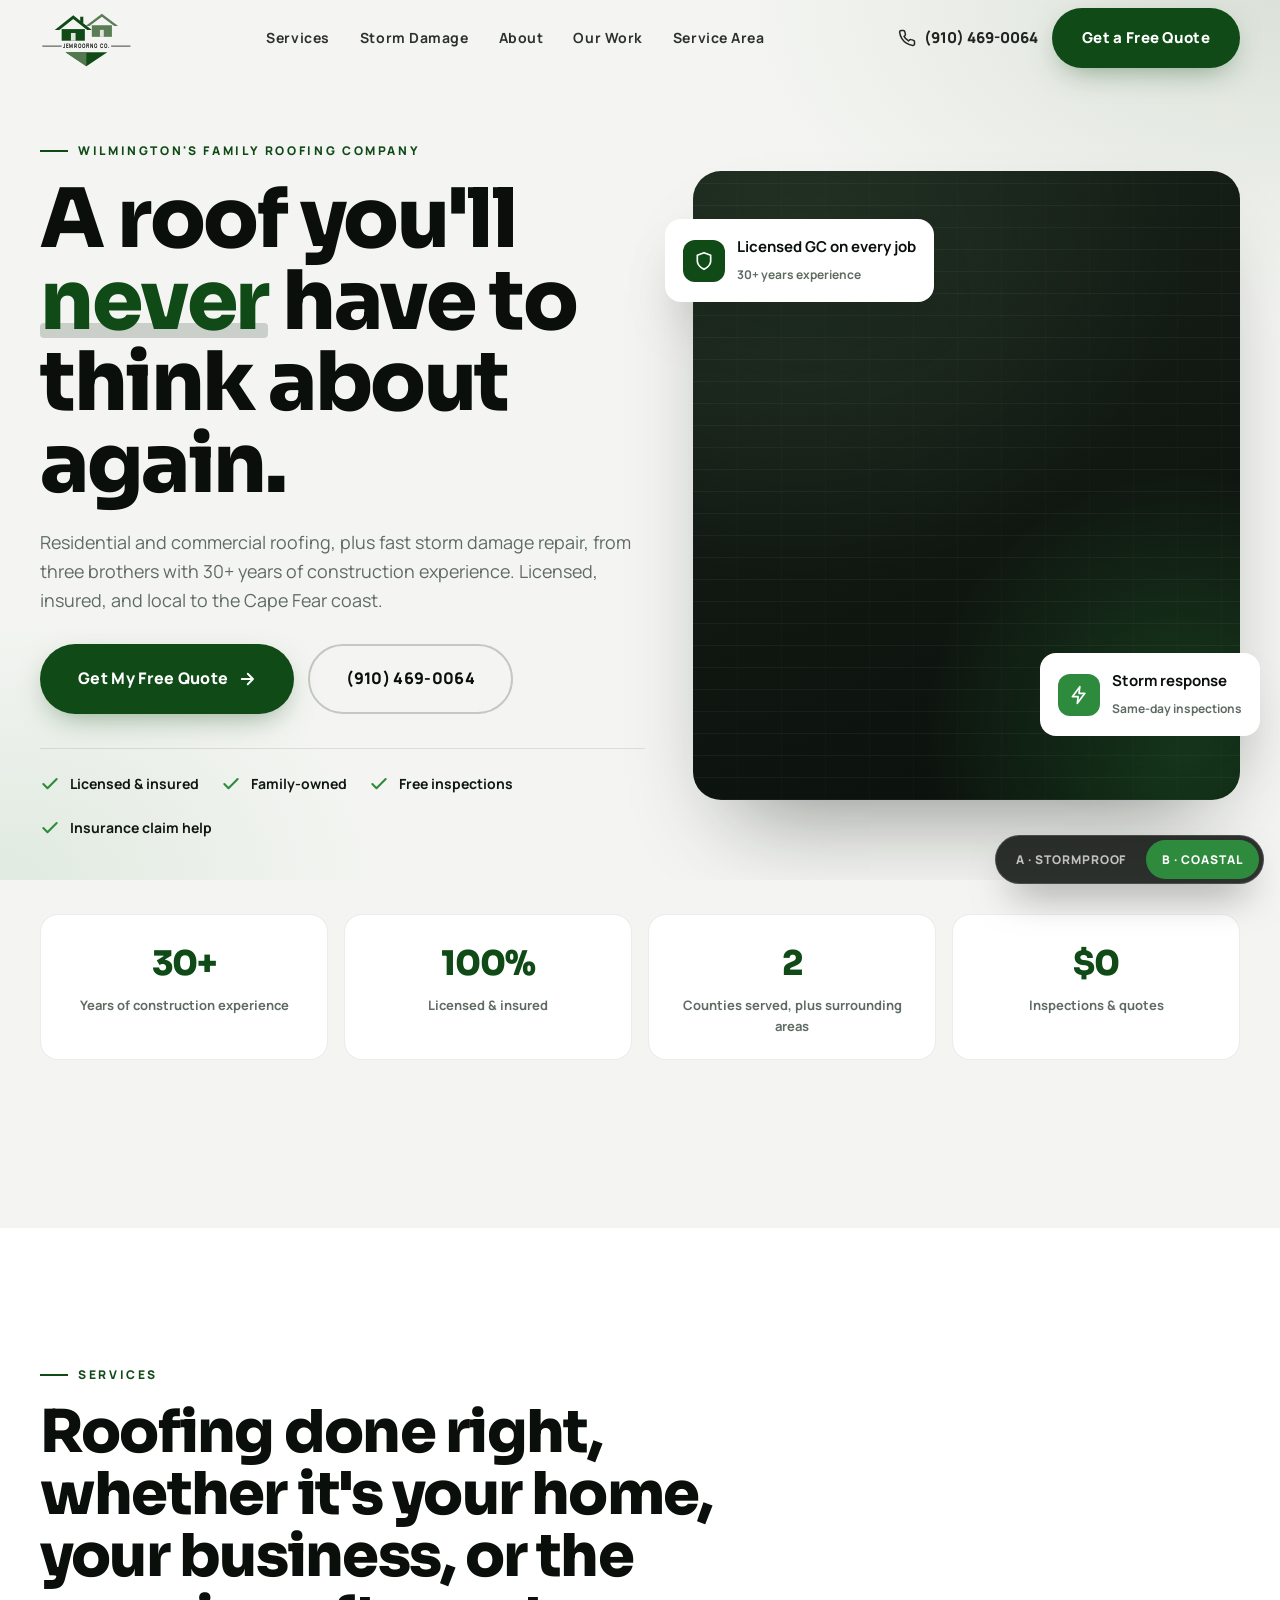
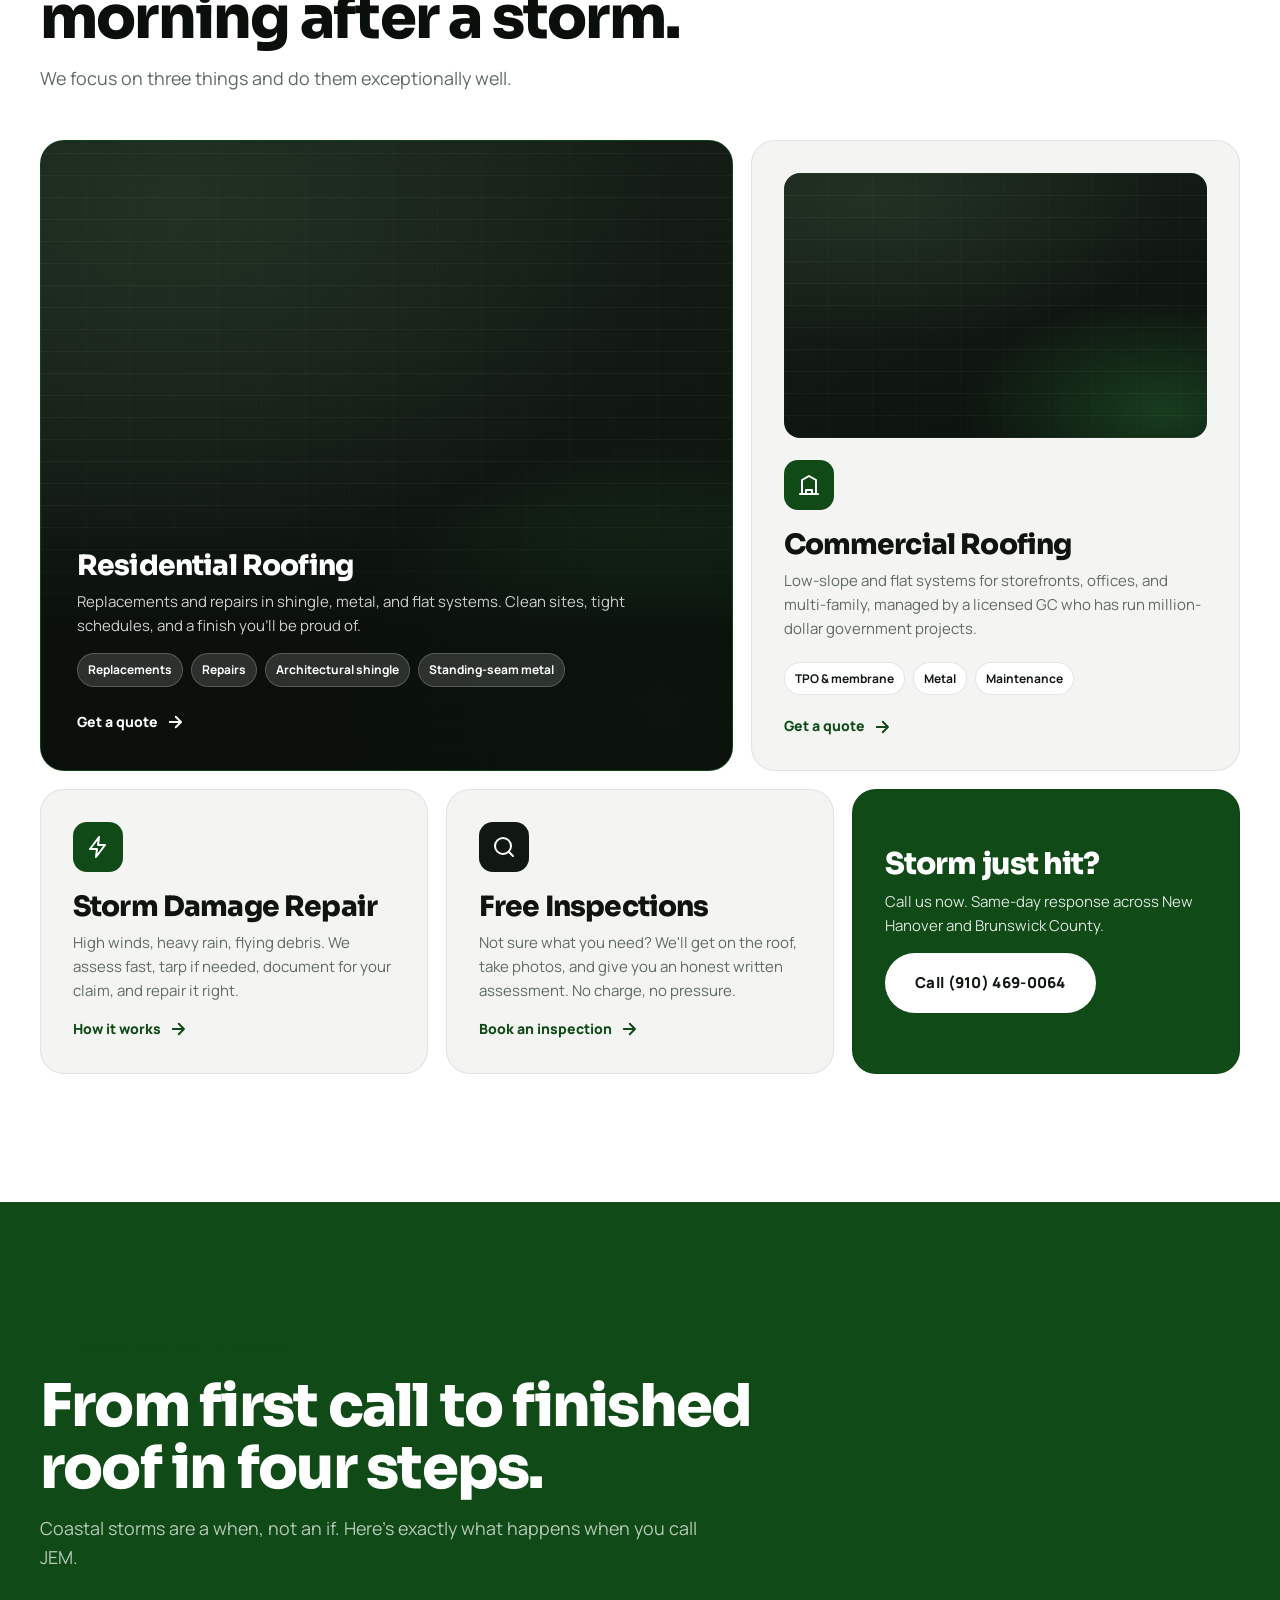
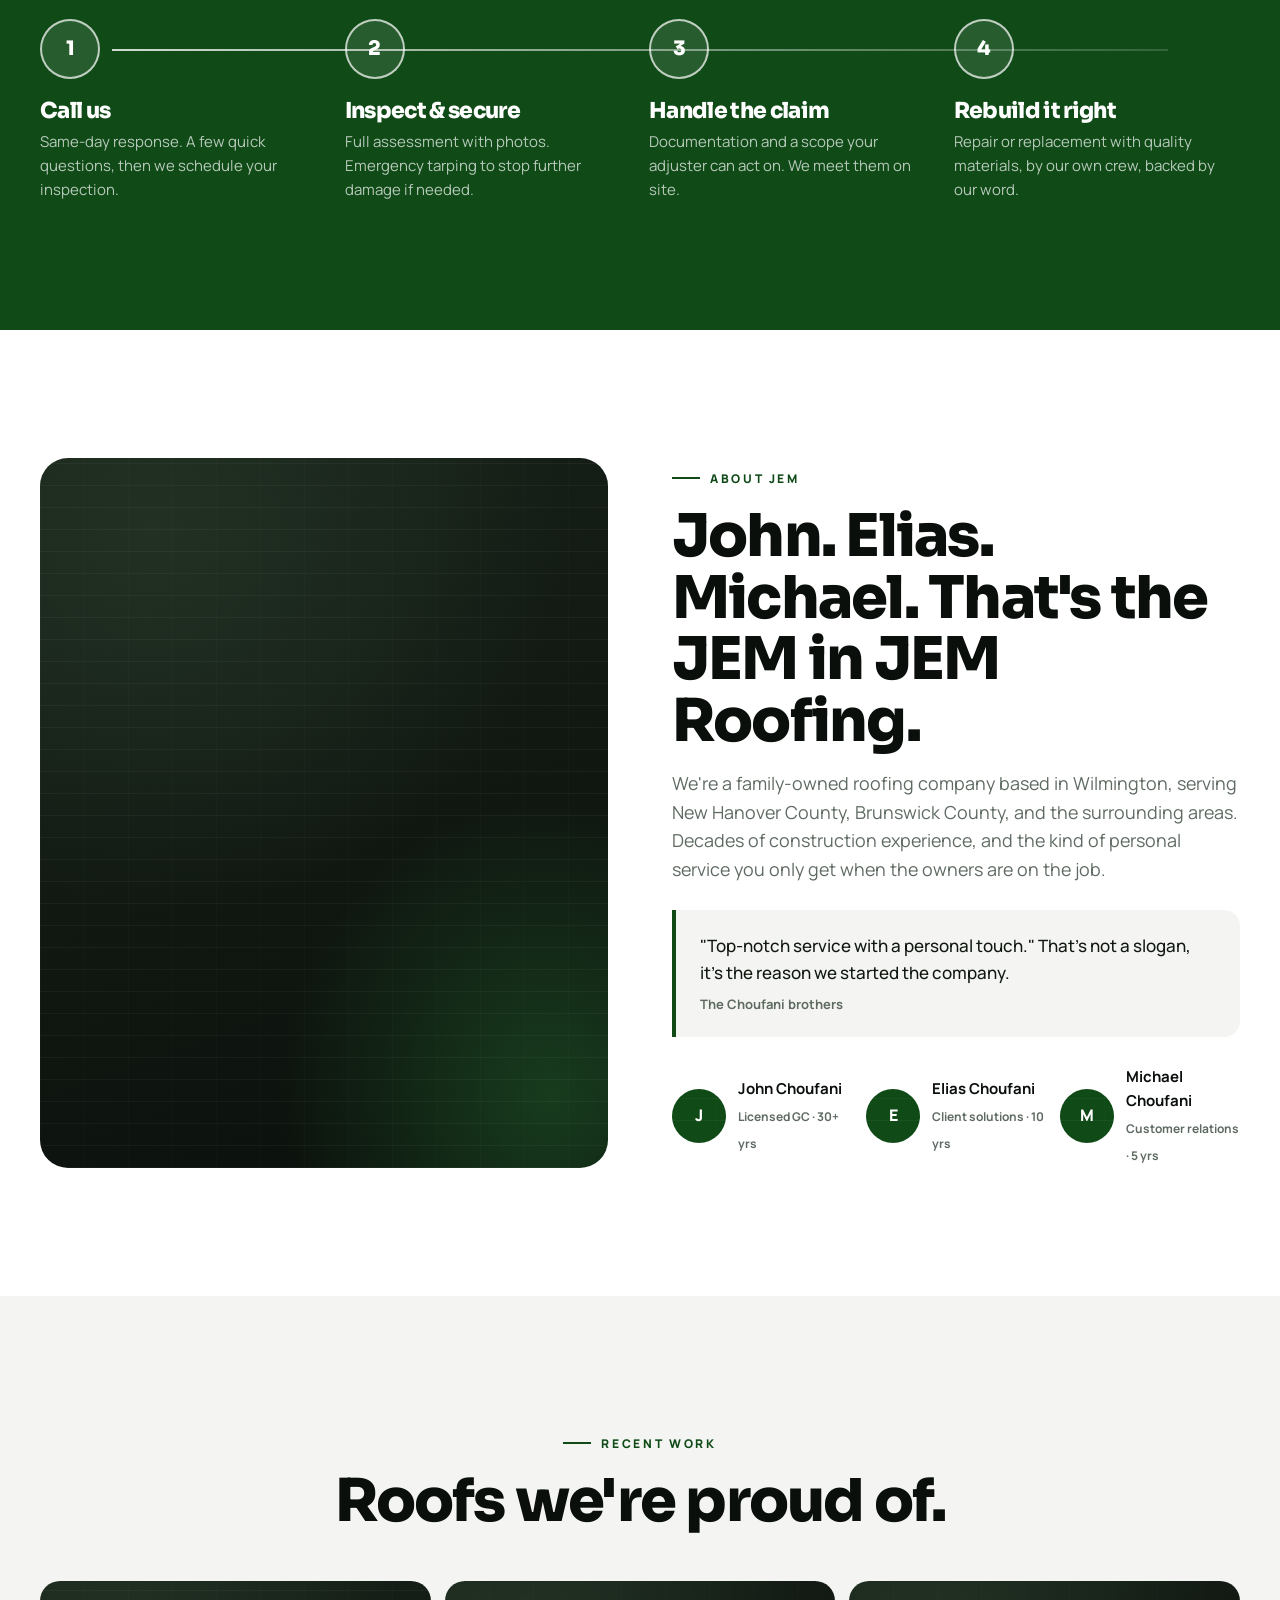
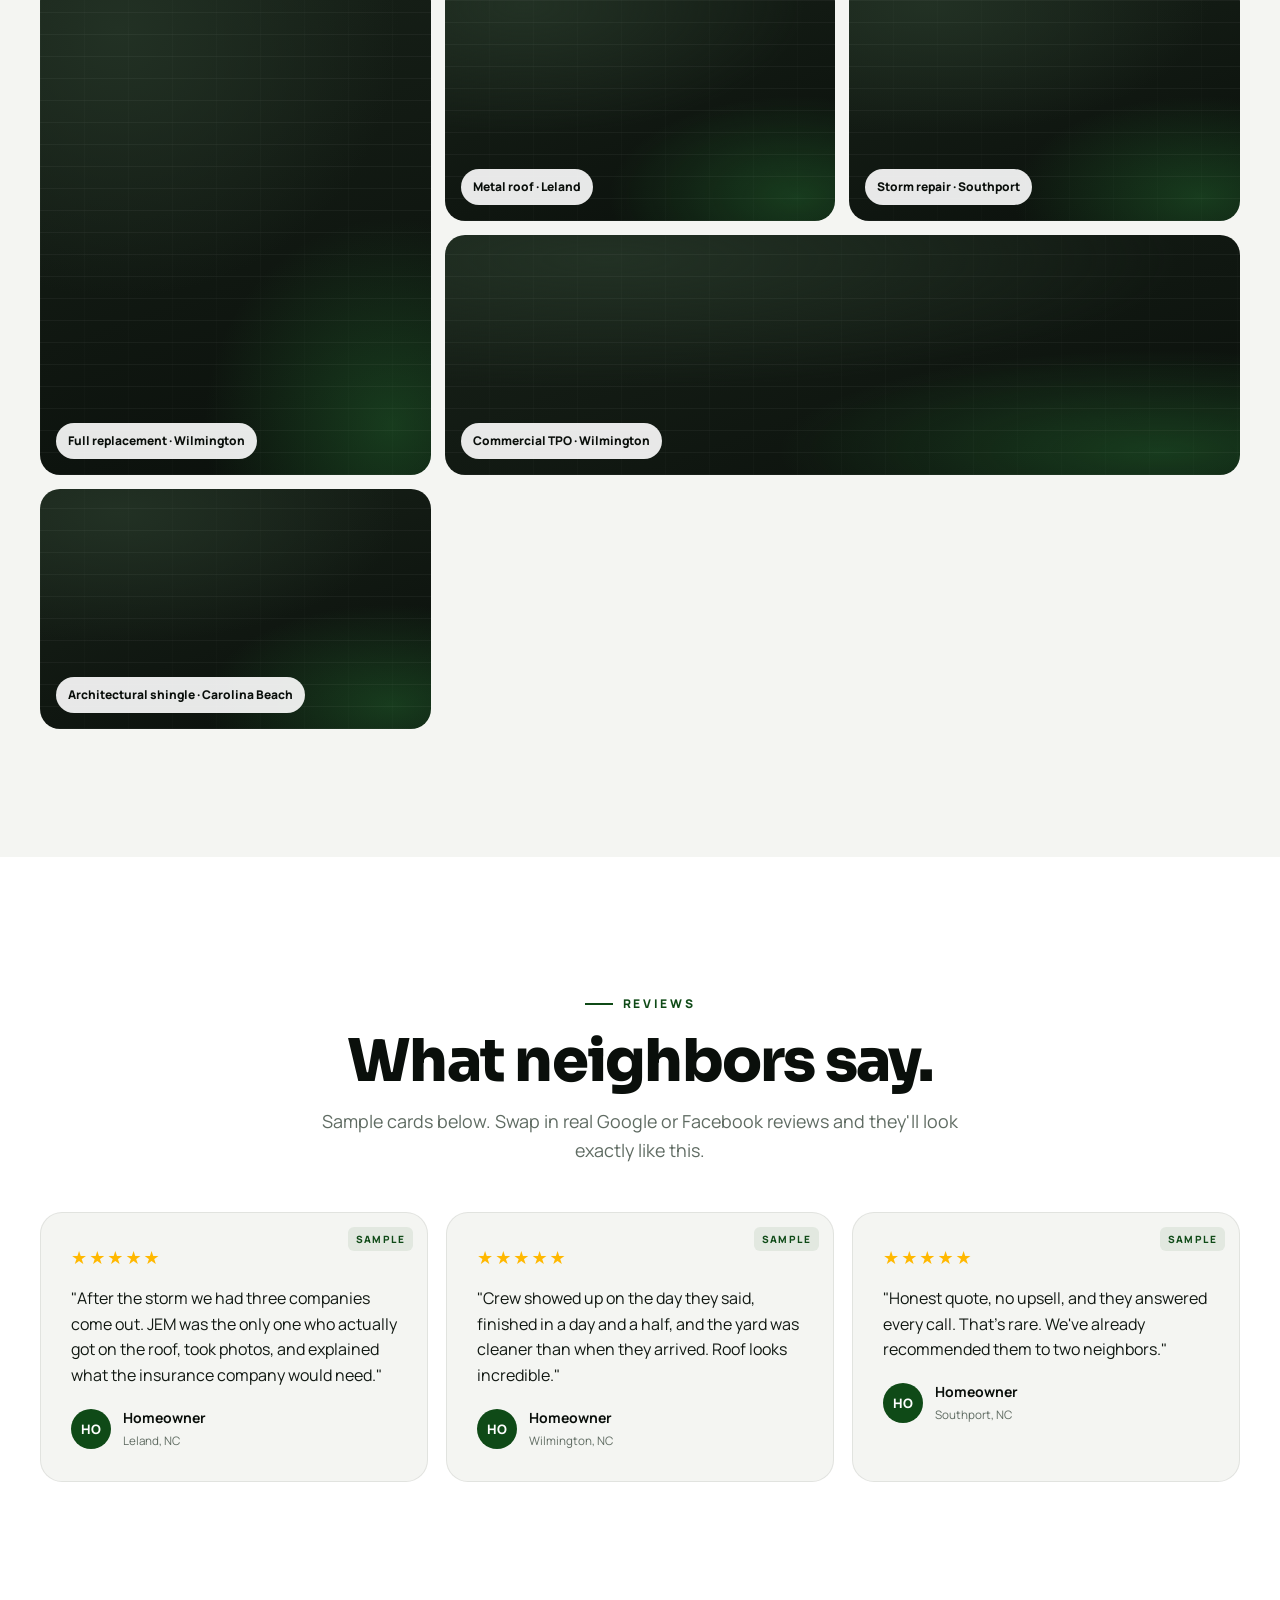
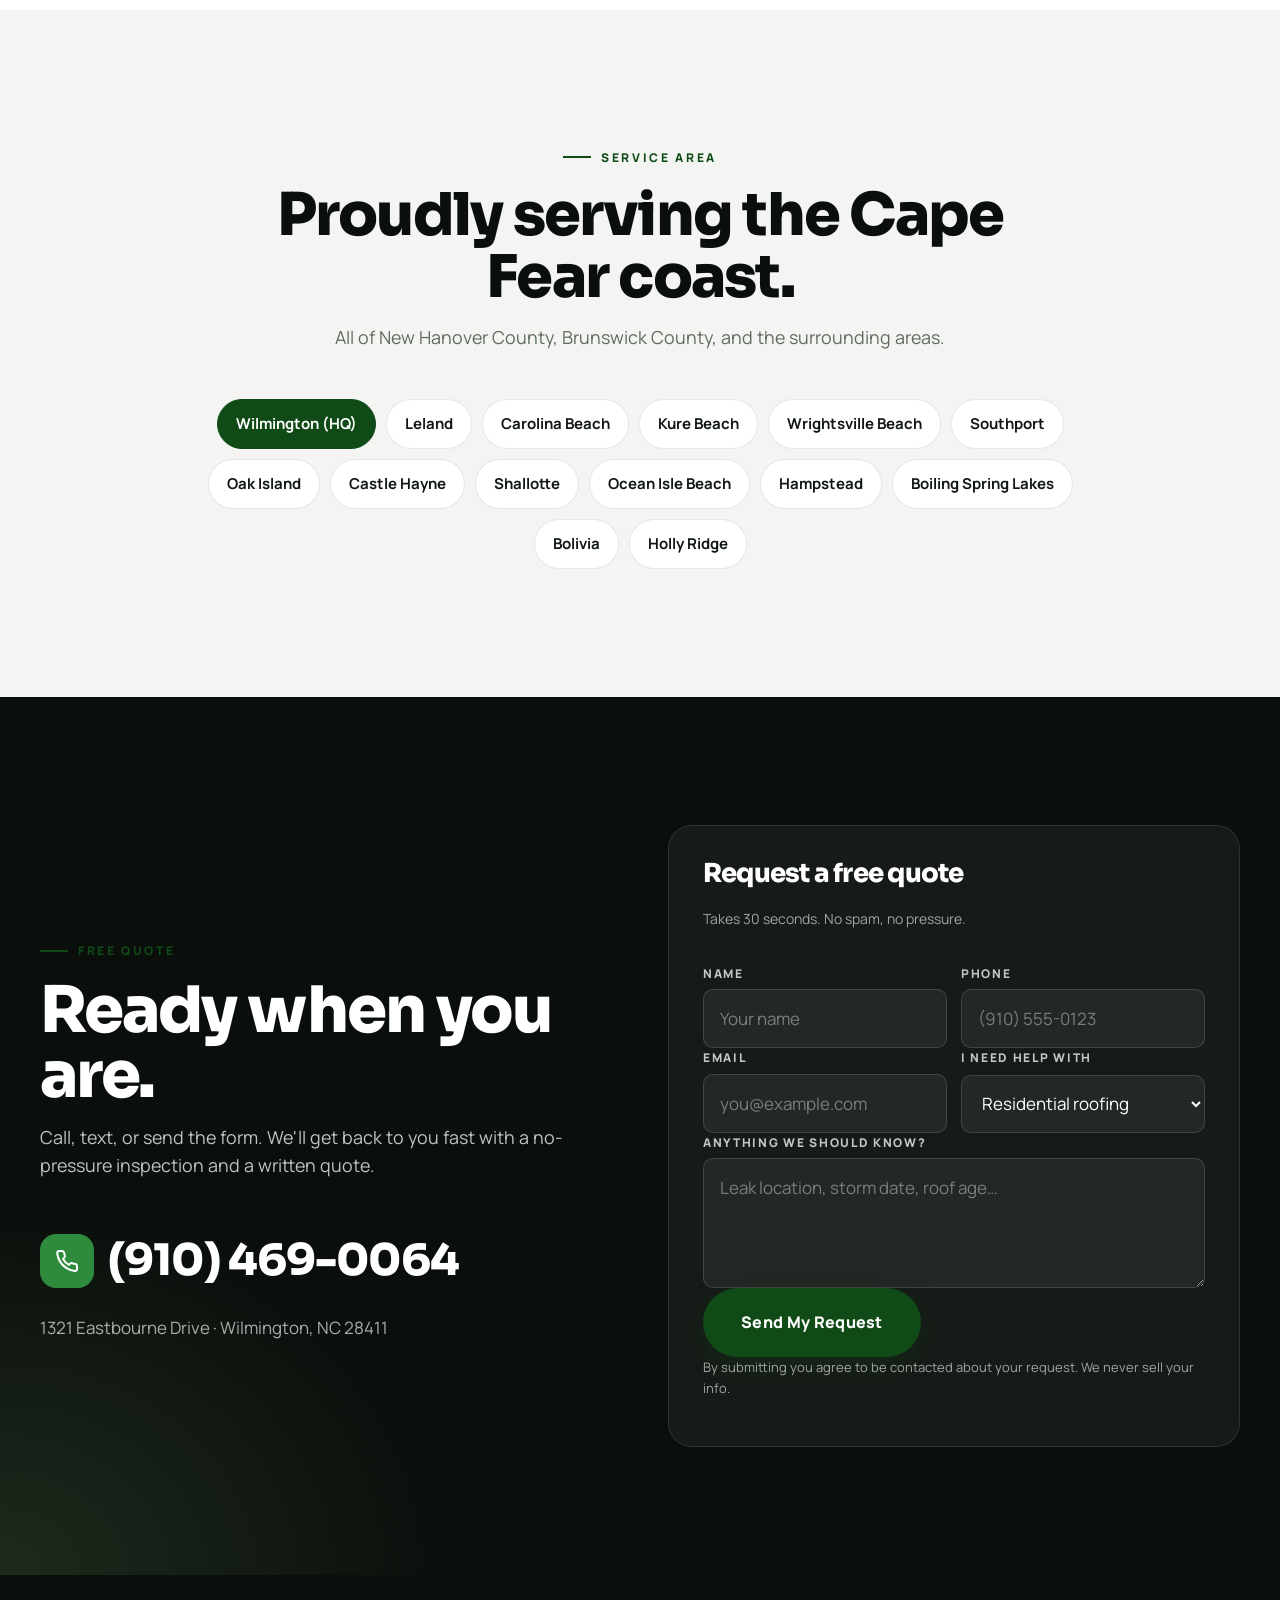
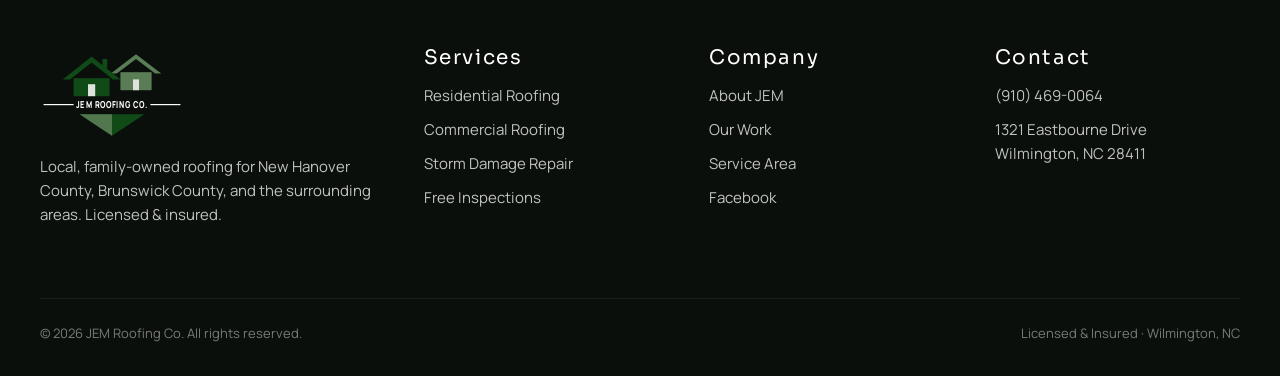
==== commit 6166c432: "Re-theme both concepts to JEM brand palette (forest green, sage, black) - Replace red/navy tokens wi" ====
--- a/concept-b.html
+++ b/concept-b.html
@@ -5,7 +5,7 @@
   <meta name="viewport" content="width=device-width, initial-scale=1">
   <title>JEM Roofing Co. | Wilmington, NC Roofing — Concept B</title>
   <meta name="description" content="JEM Roofing Co. is a family-owned, licensed and insured roofing company in Wilmington, NC. Residential and commercial roofing plus fast storm damage repair across New Hanover and Brunswick County. Free quotes: (910) 469-0064.">
-  <meta name="theme-color" content="#FBFAF7">
+  <meta name="theme-color" content="#0F4A17">
   <link rel="icon" href="assets/favicon.svg" type="image/svg+xml">
   <link rel="preconnect" href="https://fonts.googleapis.com">
   <link rel="preconnect" href="https://fonts.gstatic.com" crossorigin>
@@ -18,12 +18,12 @@
 <header class="nav">
   <div class="container">
     <a class="nav-brand" href="#top" aria-label="JEM Roofing Co. home">
-      <svg viewBox="0 0 220 56" width="220" height="56" aria-hidden="true">
-        <path d="M6 30 L28 8 L50 30" fill="none" stroke="#E63B2E" stroke-width="7" stroke-linecap="round" stroke-linejoin="round"/>
-        <path d="M14 30 L14 46 L42 46 L42 30" fill="none" stroke="currentColor" stroke-width="5" stroke-linejoin="round"/>
-        <rect x="24" y="35" width="8" height="11" fill="currentColor"/>
-        <text x="62" y="33" textLength="140" lengthAdjust="spacingAndGlyphs" font-family="'Sora','Manrope',Arial,sans-serif" font-size="22" font-weight="800" letter-spacing="-.5" fill="currentColor">JEM Roofing</text>
-        <text x="63" y="48" textLength="120" lengthAdjust="spacingAndGlyphs" font-family="'Manrope',Inter,Arial,sans-serif" font-size="11" letter-spacing="4.2" fill="currentColor" opacity=".7">WILMINGTON, NC</text>
+      <svg viewBox="0 0 240 150" aria-hidden="true">
+        <path d="M118 44 L160 12 L202 44 L192 44 L160 20 L128 44 Z" fill="#5A7D55"/><rect x="134" y="42" width="52" height="30" fill="#5A7D55"/><rect x="155" y="54" width="10" height="18" fill="#DFE3DD"/>
+        <path d="M38 54 L86 16 L134 54 L122 54 L86 26 L50 54 Z" fill="#0F4A17"/><rect x="56" y="52" width="60" height="30" fill="#0F4A17"/><rect x="80" y="62" width="12" height="20" fill="#DFE3DD"/><rect x="104" y="20" width="8" height="16" fill="#0F4A17"/>
+        <line x1="6" y1="96" x2="56" y2="96" stroke="currentColor" stroke-width="2"/><line x1="184" y1="96" x2="234" y2="96" stroke="currentColor" stroke-width="2"/>
+        <text x="120" y="101" text-anchor="middle" textLength="120" lengthAdjust="spacingAndGlyphs" font-family="'Manrope','Inter',Arial,sans-serif" font-size="16" font-weight="800" letter-spacing="1.5" fill="currentColor">JEM ROOFING CO.</text>
+        <polygon points="66,112 174,112 120,148" fill="#0F4A17"/><polygon points="66,112 120,112 120,148" fill="#5A7D55" opacity=".9"/>
       </svg>
     </a>
     <nav class="nav-links" aria-label="Primary">
@@ -61,7 +61,7 @@
     <div class="b-hero-visual reveal is-in" data-delay="1">
       <div class="photo"><img src="assets/img/hero-b.jpg" alt="" onerror="this.onerror=null;this.src='assets/img/hero.jpg'"></div>
       <div class="b-float one"><span class="ic"><svg viewBox="0 0 24 24" fill="none" stroke="currentColor" stroke-width="2" stroke-linecap="round" stroke-linejoin="round"><path d="M12 22s8-4 8-10V5l-8-3-8 3v7c0 6 8 10 8 10z"/></svg></span><span><b>Licensed GC on every job</b><small>30+ years experience</small></span></div>
-      <div class="b-float two"><span class="ic" style="background:var(--red)"><svg viewBox="0 0 24 24" fill="none" stroke="currentColor" stroke-width="2" stroke-linecap="round" stroke-linejoin="round"><path d="M13 2 4 14h7l-1 8 9-12h-7z"/></svg></span><span><b>Storm response</b><small>Same-day inspections</small></span></div>
+      <div class="b-float two"><span class="ic" style="background:var(--accent)"><svg viewBox="0 0 24 24" fill="none" stroke="currentColor" stroke-width="2" stroke-linecap="round" stroke-linejoin="round"><path d="M13 2 4 14h7l-1 8 9-12h-7z"/></svg></span><span><b>Storm response</b><small>Same-day inspections</small></span></div>
     </div>
   </div>
 </section>
@@ -74,6 +74,8 @@
     <div class="item reveal" data-delay="3"><div class="display">$0</div><p>Inspections &amp; quotes</p></div>
   </div>
 </div>
+
+<div class="roofline" aria-hidden="true"></div>
 
 <!-- SERVICES -->
 <section class="section b-services" id="services">
@@ -104,7 +106,7 @@
         <a class="link-arrow" href="#process">How it works <svg viewBox="0 0 24 24" fill="none" stroke="currentColor" stroke-width="2.5" stroke-linecap="round" stroke-linejoin="round"><path d="M5 12h14M13 5l7 7-7 7"/></svg></a>
       </article>
       <article class="b-card half reveal" data-delay="1">
-        <div class="icon" style="background:var(--navy-800)"><svg viewBox="0 0 24 24" fill="none" stroke="currentColor" stroke-width="2" stroke-linecap="round" stroke-linejoin="round"><circle cx="11" cy="11" r="8"/><path d="m21 21-4.3-4.3"/></svg></div>
+        <div class="icon" style="background:var(--dark-800)"><svg viewBox="0 0 24 24" fill="none" stroke="currentColor" stroke-width="2" stroke-linecap="round" stroke-linejoin="round"><circle cx="11" cy="11" r="8"/><path d="m21 21-4.3-4.3"/></svg></div>
         <h3 class="display">Free Inspections</h3>
         <p>Not sure what you need? We'll get on the roof, take photos, and give you an honest written assessment. No charge, no pressure.</p>
         <a class="link-arrow" href="#contact">Book an inspection <svg viewBox="0 0 24 24" fill="none" stroke="currentColor" stroke-width="2.5" stroke-linecap="round" stroke-linejoin="round"><path d="M5 12h14M13 5l7 7-7 7"/></svg></a>
@@ -226,13 +228,13 @@
   <div class="container">
     <div class="footer-grid">
       <div class="footer-brand">
-        <svg viewBox="0 0 220 56" aria-hidden="true">
-          <path d="M6 30 L28 8 L50 30" fill="none" stroke="#E63B2E" stroke-width="7" stroke-linecap="round" stroke-linejoin="round"/>
-          <path d="M14 30 L14 46 L42 46 L42 30" fill="none" stroke="currentColor" stroke-width="5" stroke-linejoin="round"/>
-          <rect x="24" y="35" width="8" height="11" fill="currentColor"/>
-          <text x="62" y="33" textLength="140" lengthAdjust="spacingAndGlyphs" font-family="'Sora','Manrope',Arial,sans-serif" font-size="22" font-weight="800" letter-spacing="-.5" fill="currentColor">JEM Roofing</text>
-          <text x="63" y="48" textLength="120" lengthAdjust="spacingAndGlyphs" font-family="'Manrope',Inter,Arial,sans-serif" font-size="11" letter-spacing="4.2" fill="currentColor" opacity=".7">WILMINGTON, NC</text>
-        </svg>
+        <svg viewBox="0 0 240 150" aria-hidden="true">
+        <path d="M118 44 L160 12 L202 44 L192 44 L160 20 L128 44 Z" fill="#5A7D55"/><rect x="134" y="42" width="52" height="30" fill="#5A7D55"/><rect x="155" y="54" width="10" height="18" fill="#DFE3DD"/>
+        <path d="M38 54 L86 16 L134 54 L122 54 L86 26 L50 54 Z" fill="#0F4A17"/><rect x="56" y="52" width="60" height="30" fill="#0F4A17"/><rect x="80" y="62" width="12" height="20" fill="#DFE3DD"/><rect x="104" y="20" width="8" height="16" fill="#0F4A17"/>
+        <line x1="6" y1="96" x2="56" y2="96" stroke="currentColor" stroke-width="2"/><line x1="184" y1="96" x2="234" y2="96" stroke="currentColor" stroke-width="2"/>
+        <text x="120" y="101" text-anchor="middle" textLength="120" lengthAdjust="spacingAndGlyphs" font-family="'Manrope','Inter',Arial,sans-serif" font-size="16" font-weight="800" letter-spacing="1.5" fill="currentColor">JEM ROOFING CO.</text>
+        <polygon points="66,112 174,112 120,148" fill="#0F4A17"/><polygon points="66,112 120,112 120,148" fill="#5A7D55" opacity=".9"/>
+      </svg>
         <p>Local, family-owned roofing for New Hanover County, Brunswick County, and the surrounding areas. Licensed &amp; insured.</p>
       </div>
       <div><h4>Services</h4><ul><li><a href="#services">Residential Roofing</a></li><li><a href="#services">Commercial Roofing</a></li><li><a href="#process">Storm Damage Repair</a></li><li><a href="#contact">Free Inspections</a></li></ul></div>
--- a/css/base.css
+++ b/css/base.css
@@ -3,20 +3,21 @@
    Brand tokens live here. Change once, both concepts update.
    ========================================================= */
 :root {
-  /* ---- brand palette (swap to match the real logo) ---- */
-  --navy-900: #07111C;
-  --navy-800: #0B1B2B;
-  --navy-700: #12263A;
-  --navy-600: #1B3550;
-  --steel:    #4A90C2;
-  --red:      #E63B2E;
-  --red-deep: #B5231A;
-  --red-glow: rgba(230, 59, 46, .45);
-  --sand:     #F4EFE6;
-  --sand-2:   #EAE2D3;
+  /* ---- brand palette (from the JEM logo: forest green / sage grey / black) ---- */
+  --dark-900: #0A0F0B;   /* near-black, green tint */
+  --dark-800: #111812;
+  --dark-700: #182219;
+  --dark-600: #223124;
+  --brand:    #0F4A17;   /* deep forest green (logo) */
+  --accent:   #2E8B3E;   /* brighter green for CTAs on dark */
+  --accent-glow: rgba(46, 139, 62, .45);
+  --steel:    #5A7D55;   /* sage green (logo roof facets) */
+  --sage:     #A9B1A9;   /* sage grey (logo background) */
+  --sand:     #EEF0EC;   /* light grey */
+  --sand-2:   #DFE3DD;
   --white:    #FFFFFF;
-  --ink:      #0E1620;
-  --muted:    #6B7784;
+  --ink:      #101410;
+  --muted:    #5F6B62;
 
   /* ---- type ---- */
   --font-display: 'Bebas Neue', 'Oswald', 'Impact', 'Arial Narrow', sans-serif;
@@ -59,7 +60,7 @@
 .eyebrow {
   display: inline-flex; align-items: center; gap: 10px;
   font-size: 12px; font-weight: 800; letter-spacing: .22em; text-transform: uppercase;
-  color: var(--red); margin-bottom: 18px;
+  color: var(--accent); margin-bottom: 18px;
 }
 .eyebrow::before { content: ""; width: 28px; height: 2px; background: currentColor; }
 .lead { font-size: clamp(17px, 1.4vw, 20px); color: var(--muted); max-width: 60ch; }
@@ -76,19 +77,19 @@
 .btn:hover { transform: translateY(-2px); }
 .btn:active { transform: translateY(0); }
 .btn svg { width: 18px; height: 18px; flex: none; }
-.btn-primary { background: var(--red); color: #fff; box-shadow: 0 10px 30px -10px var(--red-glow); }
+.btn-primary { background: var(--accent); color: #fff; box-shadow: 0 10px 30px -10px var(--accent-glow); }
 .btn-primary::after {
   content: ""; position: absolute; inset: 0; z-index: -1;
   background: linear-gradient(120deg, transparent 30%, rgba(255,255,255,.28) 50%, transparent 70%);
   transform: translateX(-120%); transition: transform .8s var(--ease);
 }
 .btn-primary:hover::after { transform: translateX(120%); }
-.btn-primary:hover { box-shadow: 0 18px 40px -12px var(--red-glow); }
+.btn-primary:hover { box-shadow: 0 18px 40px -12px var(--accent-glow); }
 .btn-ghost { background: transparent; color: #fff; border-color: rgba(255,255,255,.35); }
 .btn-ghost:hover { border-color: #fff; background: rgba(255,255,255,.08); }
-.btn-dark { background: var(--navy-800); color: #fff; }
-.btn-dark:hover { background: var(--navy-700); }
-.btn-light { background: #fff; color: var(--navy-800); }
+.btn-dark { background: var(--dark-800); color: #fff; }
+.btn-dark:hover { background: var(--dark-700); }
+.btn-light { background: #fff; color: var(--dark-800); }
 .btn-light:hover { background: var(--sand); }
 .btn-lg { padding: 20px 36px; font-size: 16px; }
 
@@ -100,13 +101,13 @@
   color: #fff;
 }
 .nav .container { display: flex; align-items: center; justify-content: space-between; gap: 24px; }
-.nav.is-scrolled { background: rgba(7,17,28,.82); backdrop-filter: blur(14px); -webkit-backdrop-filter: blur(14px); box-shadow: 0 10px 40px -20px rgba(0,0,0,.6); }
+.nav.is-scrolled { background: rgba(10,15,11,.82); backdrop-filter: blur(14px); -webkit-backdrop-filter: blur(14px); box-shadow: 0 10px 40px -20px rgba(0,0,0,.6); }
 .nav-brand { display: inline-flex; align-items: center; color: inherit; }
-.nav-brand svg, .nav-brand img { height: 42px; width: auto; }
+.nav-brand svg, .nav-brand img { height: 58px; width: auto; }
 .nav-links { display: flex; gap: 30px; align-items: center; }
 .nav-links .btn { display: none; }
 .nav-links a { font-weight: 700; font-size: 14px; letter-spacing: .04em; opacity: .85; position: relative; padding: 6px 0; white-space: nowrap; }
-.nav-links a::after { content: ""; position: absolute; left: 0; bottom: 0; height: 2px; width: 0; background: var(--red); transition: width .3s var(--ease); }
+.nav-links a::after { content: ""; position: absolute; left: 0; bottom: 0; height: 2px; width: 0; background: var(--accent); transition: width .3s var(--ease); }
 .nav-links a:hover { opacity: 1; }
 .nav-links a:hover::after { width: 100%; }
 .nav-cta { display: flex; align-items: center; gap: 14px; }
@@ -125,7 +126,7 @@
   .nav.is-open .nav-links {
     display: flex; flex-direction: column; align-items: flex-start; gap: 6px;
     position: fixed; top: var(--nav-h); left: 0; right: 0; padding: 24px var(--gutter) 32px;
-    background: var(--navy-900); box-shadow: 0 30px 60px -20px rgba(0,0,0,.6);
+    background: var(--dark-900); box-shadow: 0 30px 60px -20px rgba(0,0,0,.6);
   }
   .nav.is-open .nav-links a { font-size: 22px; font-family: var(--font-display); letter-spacing: .06em; padding: 10px 0; opacity: 1; }
   .nav.is-open .nav-links .btn { display: inline-flex; margin-top: 12px; font-family: var(--font-body); font-size: 15px; }
@@ -147,10 +148,10 @@
 
 /* ---- photo slots: real photo layered over a styled fallback ---- */
 .photo {
-  position: relative; overflow: hidden; background: var(--navy-700);
-  background-image: radial-gradient(120% 90% at 20% 10%, var(--navy-600), transparent 60%),
-                    radial-gradient(80% 70% at 90% 90%, rgba(230,59,46,.35), transparent 60%),
-                    linear-gradient(160deg, var(--navy-700), var(--navy-900));
+  position: relative; overflow: hidden; background: var(--dark-700);
+  background-image: radial-gradient(120% 90% at 20% 10%, var(--dark-600), transparent 60%),
+                    radial-gradient(80% 70% at 90% 90%, rgba(46,139,62,.35), transparent 60%),
+                    linear-gradient(160deg, var(--dark-700), var(--dark-900));
 }
 .photo img { position: absolute; inset: 0; width: 100%; height: 100%; object-fit: cover; }
 .photo img.is-missing { display: none; }
@@ -173,7 +174,7 @@
   font: inherit; transition: border-color .2s, background .2s, box-shadow .2s;
 }
 .field input::placeholder, .field textarea::placeholder { color: rgba(255,255,255,.4); }
-.field input:focus, .field select:focus, .field textarea:focus { outline: none; border-color: var(--red); background: rgba(255,255,255,.1); box-shadow: 0 0 0 4px rgba(230,59,46,.18); }
+.field input:focus, .field select:focus, .field textarea:focus { outline: none; border-color: var(--accent); background: rgba(255,255,255,.1); box-shadow: 0 0 0 4px rgba(46,139,62,.18); }
 .field textarea { min-height: 130px; resize: vertical; }
 .form-note { font-size: 13px; opacity: .6; }
 .form-success { display: none; padding: 20px; border-radius: var(--radius-sm); background: rgba(52,199,89,.15); border: 1px solid rgba(52,199,89,.5); }
@@ -181,12 +182,12 @@
 .form.is-sent .form-fields { display: none; }
 
 /* ---- footer ---- */
-.footer { background: var(--navy-900); color: rgba(255,255,255,.75); padding: 72px 0 32px; font-size: 15px; }
+.footer { background: var(--dark-900); color: rgba(255,255,255,.75); padding: 72px 0 32px; font-size: 15px; }
 .footer-grid { display: grid; grid-template-columns: 1.4fr 1fr 1fr 1fr; gap: 40px; }
 .footer h4 { color: #fff; font-family: var(--font-display); font-size: 20px; letter-spacing: .08em; margin-bottom: 16px; }
 .footer li { margin-bottom: 10px; }
 .footer a:hover { color: #fff; }
-.footer-brand svg { height: 44px; width: auto; color: #fff; margin-bottom: 18px; }
+.footer-brand svg { height: 90px; width: auto; color: #fff; margin-bottom: 18px; }
 .footer-bottom { margin-top: 56px; padding-top: 24px; border-top: 1px solid rgba(255,255,255,.1); display: flex; justify-content: space-between; gap: 16px; flex-wrap: wrap; font-size: 13px; opacity: .6; }
 @media (max-width: 900px) { .footer-grid { grid-template-columns: 1fr 1fr; } }
 @media (max-width: 520px) { .footer-grid { grid-template-columns: 1fr; } }
@@ -195,12 +196,12 @@
 .switcher {
   position: fixed; right: 16px; bottom: 16px; z-index: 200;
   display: flex; gap: 4px; padding: 4px; border-radius: 999px;
-  background: rgba(7,17,28,.85); backdrop-filter: blur(10px); -webkit-backdrop-filter: blur(10px);
+  background: rgba(10,15,11,.85); backdrop-filter: blur(10px); -webkit-backdrop-filter: blur(10px);
   border: 1px solid rgba(255,255,255,.14); box-shadow: 0 20px 40px -16px rgba(0,0,0,.6);
   font-size: 12px; font-weight: 800; letter-spacing: .08em; text-transform: uppercase;
 }
 .switcher a { padding: 10px 16px; border-radius: 999px; color: rgba(255,255,255,.7); }
-.switcher a.is-active { background: var(--red); color: #fff; }
+.switcher a.is-active { background: var(--accent); color: #fff; }
 .switcher a:hover:not(.is-active) { color: #fff; }
 @media (max-width: 700px) { .switcher { right: 12px; bottom: 86px; font-size: 11px; } .switcher a { padding: 8px 12px; } }
 
@@ -210,7 +211,7 @@
   .callbar {
     position: fixed; left: 12px; right: 12px; bottom: 12px; z-index: 150;
     display: grid; grid-template-columns: 1fr 1fr; gap: 8px; padding: 8px;
-    border-radius: 16px; background: rgba(7,17,28,.92); backdrop-filter: blur(10px);
+    border-radius: 16px; background: rgba(10,15,11,.92); backdrop-filter: blur(10px);
     border: 1px solid rgba(255,255,255,.12); box-shadow: 0 20px 40px -16px rgba(0,0,0,.7);
     transform: translateY(200%); visibility: hidden; transition: transform .4s var(--ease), visibility 0s .4s;
   }
--- a/css/concept-b.css
+++ b/css/concept-b.css
@@ -4,41 +4,43 @@
 body.concept-b {
   --font-display: 'Sora', 'Manrope', system-ui, sans-serif;
   --font-body: 'Manrope', system-ui, sans-serif;
-  background: #FBFAF7; color: var(--ink);
+  background: #F4F5F2; color: var(--ink);
 }
 .concept-b .display { text-transform: none; letter-spacing: -.03em; font-weight: 800; }
-.concept-b .nav { color: var(--navy-900); }
-.concept-b .nav.is-scrolled { background: rgba(251,250,247,.86); box-shadow: 0 10px 40px -24px rgba(11,27,43,.35); }
+.concept-b .nav { color: var(--dark-900); }
+.concept-b .nav.is-scrolled { background: rgba(251,250,247,.86); box-shadow: 0 10px 40px -24px rgba(10,15,11,.35); }
 .concept-b .nav.is-open .nav-links { background: #fff; }
-.concept-b .nav-phone { color: var(--navy-900); }
-.concept-b .btn-ghost { color: var(--navy-900); border-color: rgba(11,27,43,.2); }
-.concept-b .btn-ghost:hover { background: rgba(11,27,43,.05); border-color: var(--navy-900); }
-.concept-b .eyebrow { color: var(--red); }
+.concept-b .nav-phone { color: var(--dark-900); }
+.concept-b .btn-ghost { color: var(--dark-900); border-color: rgba(10,15,11,.2); }
+.concept-b .btn-ghost:hover { background: rgba(10,15,11,.05); border-color: var(--dark-900); }
+.concept-b .eyebrow { color: var(--brand); }
+.concept-b .btn-primary { background: var(--brand); box-shadow: 0 10px 30px -10px rgba(15,74,23,.5); }
+.concept-b .btn-primary:hover { background: #135C1D; }
 
 /* ---------- hero ---------- */
 .b-hero { padding: calc(var(--nav-h) + 56px) 0 40px; position: relative; overflow: hidden; }
 .b-hero::before { content: ""; position: absolute; inset: 0; z-index: -1;
-  background: radial-gradient(70% 60% at 100% 0%, rgba(74,144,194,.16), transparent 60%),
-              radial-gradient(50% 50% at 0% 100%, rgba(230,59,46,.10), transparent 60%);
+  background: radial-gradient(70% 60% at 100% 0%, rgba(90,125,85,.16), transparent 60%),
+              radial-gradient(50% 50% at 0% 100%, rgba(46,139,62,.10), transparent 60%);
 }
 .b-hero-grid { display: grid; grid-template-columns: 1.05fr .95fr; gap: 48px; align-items: center; }
-.b-hero h1 { font-size: clamp(44px, 6.4vw, 92px); line-height: 1; color: var(--navy-900); }
-.b-hero h1 .hl { position: relative; display: inline-block; color: var(--red); }
-.b-hero h1 .hl::after { content: ""; position: absolute; left: 0; right: 0; bottom: .06em; height: .18em; background: rgba(230,59,46,.18); z-index: -1; border-radius: 4px; }
+.b-hero h1 { font-size: clamp(44px, 6.4vw, 92px); line-height: 1; color: var(--dark-900); }
+.b-hero h1 .hl { position: relative; display: inline-block; color: var(--brand); }
+.b-hero h1 .hl::after { content: ""; position: absolute; left: 0; right: 0; bottom: .06em; height: .18em; background: rgba(169,177,169,.55); z-index: -1; border-radius: 4px; }
 .b-hero .lead { margin: 22px 0 30px; }
 .b-hero-actions { display: flex; gap: 14px; flex-wrap: wrap; align-items: center; }
-.b-trust { display: flex; gap: 22px; flex-wrap: wrap; margin-top: 34px; padding-top: 24px; border-top: 1px solid rgba(11,27,43,.1); }
-.b-trust div { display: flex; gap: 10px; align-items: center; font-size: 14px; font-weight: 700; color: var(--navy-800); }
-.b-trust svg { width: 20px; height: 20px; color: var(--red); }
+.b-trust { display: flex; gap: 22px; flex-wrap: wrap; margin-top: 34px; padding-top: 24px; border-top: 1px solid rgba(10,15,11,.1); }
+.b-trust div { display: flex; gap: 10px; align-items: center; font-size: 14px; font-weight: 700; color: var(--dark-800); }
+.b-trust svg { width: 20px; height: 20px; color: var(--accent); }
 .b-hero-visual { position: relative; }
-.b-hero-visual .photo { aspect-ratio: 4 / 4.6; border-radius: 28px; box-shadow: 0 50px 90px -40px rgba(11,27,43,.45); }
+.b-hero-visual .photo { aspect-ratio: 4 / 4.6; border-radius: 28px; box-shadow: 0 50px 90px -40px rgba(10,15,11,.45); }
 .b-hero-visual .photo img { opacity: 1; }
-.b-float { position: absolute; padding: 16px 18px; border-radius: 16px; background: #fff; box-shadow: 0 30px 60px -24px rgba(11,27,43,.35); display: flex; gap: 12px; align-items: center; animation: floaty 6s ease-in-out infinite; }
+.b-float { position: absolute; padding: 16px 18px; border-radius: 16px; background: #fff; box-shadow: 0 30px 60px -24px rgba(10,15,11,.35); display: flex; gap: 12px; align-items: center; animation: floaty 6s ease-in-out infinite; }
 .b-float.one { left: -28px; top: 48px; }
 .b-float.two { right: -20px; bottom: 64px; animation-delay: -3s; }
-.b-float .ic { width: 42px; height: 42px; border-radius: 12px; background: var(--navy-800); color: #fff; display: grid; place-items: center; }
+.b-float .ic { width: 42px; height: 42px; border-radius: 12px; background: var(--brand); color: #fff; display: grid; place-items: center; }
 .b-float .ic svg { width: 20px; height: 20px; }
-.b-float b { display: block; font-size: 15px; color: var(--navy-900); }
+.b-float b { display: block; font-size: 15px; color: var(--dark-900); }
 .b-float small { color: var(--muted); font-size: 12px; font-weight: 700; }
 @keyframes floaty { 0%, 100% { transform: translateY(0); } 50% { transform: translateY(-10px); } }
 @media (max-width: 900px) { .b-hero-grid { grid-template-columns: 1fr; } .b-float.one { left: 8px; } .b-float.two { right: 8px; } .b-hero-visual .photo { aspect-ratio: 4 / 3; } }
@@ -46,14 +48,15 @@
 /* ---------- logos / trust strip ---------- */
 .b-strip { padding: 34px 0; }
 .b-strip .container { display: grid; grid-template-columns: repeat(4, 1fr); gap: 16px; }
-.b-strip .item { text-align: center; padding: 22px 16px; border-radius: 18px; background: #fff; border: 1px solid rgba(11,27,43,.08); }
-.b-strip .display { font-size: 34px; color: var(--navy-900); }
+.b-strip .item { text-align: center; padding: 22px 16px; border-radius: 18px; background: #fff; border: 1px solid rgba(10,15,11,.08); }
+.b-strip .display { color: var(--brand) !important; }
+.b-strip .display { font-size: 34px; color: var(--dark-900); }
 .b-strip p { margin: 4px 0 0; font-size: 13px; font-weight: 700; color: var(--muted); }
 @media (max-width: 900px) { .b-strip .container { grid-template-columns: 1fr 1fr; } }
 
 /* ---------- section heads ---------- */
 .b-head { max-width: 760px; margin-bottom: 48px; }
-.b-head h2 { font-size: clamp(34px, 4.6vw, 60px); line-height: 1.05; color: var(--navy-900); margin-bottom: 14px; }
+.b-head h2 { font-size: clamp(34px, 4.6vw, 60px); line-height: 1.05; color: var(--dark-900); margin-bottom: 14px; }
 .b-head.center { text-align: center; margin-inline: auto; }
 .b-head.center .eyebrow { justify-content: center; }
 
@@ -61,40 +64,40 @@
 .b-services { background: #fff; }
 .bento { display: grid; grid-template-columns: repeat(12, 1fr); gap: 18px; }
 .bento > * { border-radius: 24px; overflow: hidden; position: relative; }
-.b-card { background: #FBFAF7; border: 1px solid rgba(11,27,43,.08); padding: 32px; display: flex; flex-direction: column; transition: transform .35s var(--ease), box-shadow .35s; }
-.b-card:hover { transform: translateY(-6px); box-shadow: 0 40px 60px -36px rgba(11,27,43,.45); }
-.b-card.big { grid-column: span 7; min-height: 480px; padding: 0; background: var(--navy-800); color: #fff; }
+.b-card { background: #F4F5F2; border: 1px solid rgba(10,15,11,.08); padding: 32px; display: flex; flex-direction: column; transition: transform .35s var(--ease), box-shadow .35s; }
+.b-card:hover { transform: translateY(-6px); box-shadow: 0 40px 60px -36px rgba(10,15,11,.45); }
+.b-card.big { grid-column: span 7; min-height: 480px; padding: 0; background: var(--brand); color: #fff; }
 .b-card.big .photo { position: absolute; inset: 0; }
 .b-card.big .photo img { opacity: .8; }
-.b-card.big .body { position: relative; z-index: 2; margin-top: auto; padding: 36px; background: linear-gradient(180deg, transparent, rgba(7,17,28,.9) 45%); }
+.b-card.big .body { position: relative; z-index: 2; margin-top: auto; padding: 36px; background: linear-gradient(180deg, transparent, rgba(10,15,11,.9) 45%); }
 .b-card.tall { grid-column: span 5; min-height: 480px; }
 .b-card.half { grid-column: span 4; }
-.b-card .icon { width: 50px; height: 50px; border-radius: 14px; background: var(--red); color: #fff; display: grid; place-items: center; margin-bottom: 20px; }
+.b-card .icon { width: 50px; height: 50px; border-radius: 14px; background: var(--brand); color: #fff; display: grid; place-items: center; margin-bottom: 20px; }
 .b-card .icon svg { width: 24px; height: 24px; }
 .b-card h3 { font-size: 28px; color: inherit; margin-bottom: 10px; }
 .b-card p { color: var(--muted); font-size: 15px; }
 .b-card.big p { color: rgba(255,255,255,.8); }
 .b-card .tags { display: flex; flex-wrap: wrap; gap: 8px; margin: 6px 0 20px; }
-.b-card .tags li { font-size: 12px; font-weight: 700; padding: 6px 10px; border-radius: 999px; background: #fff; border: 1px solid rgba(11,27,43,.1); color: var(--navy-800); }
+.b-card .tags li { font-size: 12px; font-weight: 700; padding: 6px 10px; border-radius: 999px; background: #fff; border: 1px solid rgba(10,15,11,.1); color: var(--dark-800); }
 .b-card.big .tags li { background: rgba(255,255,255,.14); border-color: rgba(255,255,255,.2); color: #fff; }
 .b-card.tall .photo { aspect-ratio: 16 / 10; border-radius: 16px; margin-bottom: 22px; }
-.b-card .link-arrow { margin-top: auto; color: var(--red); display: inline-flex; align-items: center; gap: 8px; font-weight: 800; font-size: 14px; }
+.b-card .link-arrow { margin-top: auto; color: var(--brand); display: inline-flex; align-items: center; gap: 8px; font-weight: 800; font-size: 14px; }
 .b-card .link-arrow svg { width: 18px; height: 18px; transition: transform .3s var(--ease); }
 .b-card .link-arrow:hover svg { transform: translateX(6px); }
 .b-card.big .link-arrow { color: #fff; }
-.b-card.cta { background: var(--red); color: #fff; justify-content: center; align-items: flex-start; }
+.b-card.cta { background: var(--brand); color: #fff; justify-content: center; align-items: flex-start; }
 .b-card.cta h3 { font-size: 30px; }
 .b-card.cta p { color: rgba(255,255,255,.85); }
 @media (max-width: 900px) { .b-card.big, .b-card.tall, .b-card.half { grid-column: span 12; min-height: 0; } .b-card.big { min-height: 380px; } }
 
 /* ---------- process ---------- */
-.b-process { background: var(--navy-900); color: #fff; }
+.b-process { background: var(--brand); color: #fff; }
 .b-process .b-head h2 { color: #fff; }
 .b-process .lead { color: rgba(255,255,255,.7); }
 .timeline { display: grid; grid-template-columns: repeat(4, 1fr); gap: 18px; position: relative; }
-.timeline::before { content: ""; position: absolute; left: 6%; right: 6%; top: 30px; height: 2px; background: linear-gradient(90deg, var(--red), rgba(255,255,255,.15)); }
+.timeline::before { content: ""; position: absolute; left: 6%; right: 6%; top: 30px; height: 2px; background: linear-gradient(90deg, rgba(255,255,255,.8), rgba(255,255,255,.15)); }
 .t-step { padding-top: 0; }
-.t-step .n { width: 60px; height: 60px; border-radius: 50%; background: var(--navy-800); border: 2px solid var(--red); display: grid; place-items: center; font-family: var(--font-display); font-weight: 800; font-size: 20px; margin-bottom: 20px; position: relative; }
+.t-step .n { width: 60px; height: 60px; border-radius: 50%; background: rgba(255,255,255,.1); border: 2px solid rgba(255,255,255,.7); display: grid; place-items: center; font-family: var(--font-display); font-weight: 800; font-size: 20px; margin-bottom: 20px; position: relative; }
 .t-step h3 { font-size: 22px; margin-bottom: 8px; }
 .t-step p { color: rgba(255,255,255,.7); font-size: 15px; margin: 0; }
 @media (max-width: 900px) { .timeline { grid-template-columns: 1fr 1fr; } .timeline::before { display: none; } }
@@ -103,62 +106,66 @@
 /* ---------- about split ---------- */
 .b-about { background: #fff; }
 .b-about-grid { display: grid; grid-template-columns: 1fr 1fr; gap: 64px; align-items: center; }
-.b-about h2 { font-size: clamp(34px, 4.6vw, 60px); line-height: 1.05; color: var(--navy-900); margin-bottom: 16px; }
+.b-about h2 { font-size: clamp(34px, 4.6vw, 60px); line-height: 1.05; color: var(--dark-900); margin-bottom: 16px; }
 .b-about .stack { position: relative; }
 .b-about .stack .photo { aspect-ratio: 4 / 5; border-radius: 28px; }
 .b-about .stack .photo.back { position: absolute; inset: -22px auto auto -22px; width: 55%; aspect-ratio: 1; z-index: -1; opacity: .5; border-radius: 22px; }
-.b-about .quote { margin-top: 26px; padding: 22px 24px; border-left: 4px solid var(--red); background: #FBFAF7; border-radius: 0 16px 16px 0; font-size: 17px; font-weight: 500; color: var(--navy-800); }
+.b-about .quote { margin-top: 26px; padding: 22px 24px; border-left: 4px solid var(--brand); background: #F4F5F2; border-radius: 0 16px 16px 0; font-size: 17px; font-weight: 500; color: var(--dark-800); }
 .b-about .quote small { display: block; margin-top: 8px; color: var(--muted); font-weight: 700; font-size: 13px; }
 .b-team { display: grid; grid-template-columns: repeat(3, 1fr); gap: 14px; margin-top: 28px; }
 .b-team .p { display: flex; gap: 12px; align-items: center; }
-.b-team .p .photo { width: 54px; height: 54px; border-radius: 50%; flex: none; }
+.b-team .p .photo { width: 54px; height: 54px; border-radius: 50%; flex: none; background: var(--brand); background-image: none; }
 .b-team .p .photo .initials { position: absolute; inset: 0; display: grid; place-items: center; color: #fff; font-weight: 800; font-size: 16px; }
 .b-team .p .photo.has-img .initials { display: none; }
-.b-team .p b { display: block; font-size: 15px; color: var(--navy-900); }
+.b-team .p b { display: block; font-size: 15px; color: var(--dark-900); }
 .b-team .p small { color: var(--muted); font-weight: 700; font-size: 12px; }
 @media (max-width: 900px) { .b-about-grid { grid-template-columns: 1fr; gap: 44px; } .b-team { grid-template-columns: 1fr; } }
 
 /* ---------- gallery ---------- */
-.b-gallery { background: #FBFAF7; }
+.b-gallery { background: #F4F5F2; }
 .g-grid { display: grid; grid-template-columns: repeat(3, 1fr); grid-auto-rows: 240px; gap: 14px; }
 .g-grid .photo { border-radius: 20px; transition: transform .5s var(--ease); }
 .g-grid .photo:hover { transform: scale(1.02); }
 .g-grid .photo:nth-child(1) { grid-row: span 2; }
 .g-grid .photo:nth-child(4) { grid-column: span 2; }
-.g-grid .cap { position: absolute; left: 16px; bottom: 16px; padding: 8px 12px; border-radius: 999px; background: rgba(255,255,255,.9); color: var(--navy-900); font-size: 12px; font-weight: 800; z-index: 2; }
+.g-grid .cap { position: absolute; left: 16px; bottom: 16px; padding: 8px 12px; border-radius: 999px; background: rgba(255,255,255,.9); color: var(--dark-900); font-size: 12px; font-weight: 800; z-index: 2; }
 @media (max-width: 700px) { .g-grid { grid-template-columns: 1fr 1fr; grid-auto-rows: 180px; } .g-grid .photo:nth-child(4) { grid-column: span 2; } }
 
 /* ---------- reviews ---------- */
 .b-reviews { background: #fff; }
 .b-review-grid { display: grid; grid-template-columns: repeat(3, 1fr); gap: 18px; }
-.b-review { padding: 30px; border-radius: 22px; background: #FBFAF7; border: 1px solid rgba(11,27,43,.08); position: relative; }
-.b-review .sample { position: absolute; top: 14px; right: 14px; font-size: 10px; font-weight: 800; letter-spacing: .14em; text-transform: uppercase; padding: 4px 8px; border-radius: 6px; background: rgba(230,59,46,.1); color: var(--red); }
+.b-review { padding: 30px; border-radius: 22px; background: #F4F5F2; border: 1px solid rgba(10,15,11,.08); position: relative; }
+.b-review .sample { position: absolute; top: 14px; right: 14px; font-size: 10px; font-weight: 800; letter-spacing: .14em; text-transform: uppercase; padding: 4px 8px; border-radius: 6px; background: rgba(15,74,23,.08); color: var(--brand); }
 .b-review .stars { color: #FFB800; font-size: 18px; letter-spacing: 2px; }
-.b-review p { margin: 14px 0 18px; color: var(--navy-800); font-size: 16px; }
+.b-review p { margin: 14px 0 18px; color: var(--dark-800); font-size: 16px; }
 .b-review .who { display: flex; gap: 12px; align-items: center; font-size: 14px; }
-.b-review .who b { display: block; color: var(--navy-900); }
+.b-review .who b { display: block; color: var(--dark-900); }
 .b-review .who small { color: var(--muted); }
-.b-review .avatar { width: 40px; height: 40px; border-radius: 50%; background: var(--navy-800); color: #fff; display: grid; place-items: center; font-weight: 800; font-size: 13px; }
+.b-review .avatar { width: 40px; height: 40px; border-radius: 50%; background: var(--brand); color: #fff; display: grid; place-items: center; font-weight: 800; font-size: 13px; }
 @media (max-width: 900px) { .b-review-grid { grid-template-columns: 1fr; } }
 
 /* ---------- area ---------- */
-.b-area { background: #FBFAF7; }
+.b-area { background: #F4F5F2; }
 .b-area .chips { display: flex; flex-wrap: wrap; gap: 10px; justify-content: center; max-width: 900px; margin: 0 auto; }
-.b-area .chips li { padding: 12px 18px; border-radius: 999px; background: #fff; border: 1px solid rgba(11,27,43,.1); font-weight: 700; font-size: 15px; color: var(--navy-800); transition: transform .25s var(--ease), background .25s, color .25s; }
-.b-area .chips li:hover { transform: translateY(-3px); background: var(--navy-800); color: #fff; }
-.b-area .chips li.hq { background: var(--red); color: #fff; border-color: var(--red); }
+.b-area .chips li { padding: 12px 18px; border-radius: 999px; background: #fff; border: 1px solid rgba(10,15,11,.1); font-weight: 700; font-size: 15px; color: var(--dark-800); transition: transform .25s var(--ease), background .25s, color .25s; }
+.b-area .chips li:hover { transform: translateY(-3px); background: var(--brand); color: #fff; }
+.b-area .chips li.hq { background: var(--brand); color: #fff; border-color: var(--brand); }
 
 /* ---------- contact ---------- */
-.b-contact { background: var(--navy-900); color: #fff; position: relative; overflow: hidden; }
-.b-contact::before { content: ""; position: absolute; inset: 0; background: radial-gradient(50% 60% at 0% 100%, rgba(74,144,194,.25), transparent 70%); pointer-events: none; }
+.b-contact { background: var(--dark-900); color: #fff; position: relative; overflow: hidden; }
+.b-contact::before { content: ""; position: absolute; inset: 0; background: radial-gradient(50% 60% at 0% 100%, rgba(90,125,85,.25), transparent 70%); pointer-events: none; }
 .b-contact-grid { display: grid; grid-template-columns: 1fr 1fr; gap: 56px; position: relative; align-items: center; }
 .b-contact h2 { font-size: clamp(36px, 5vw, 64px); line-height: 1.02; margin-bottom: 14px; }
 .b-contact .lead { color: rgba(255,255,255,.75); }
 .b-contact .big-phone { display: inline-flex; align-items: center; gap: 14px; margin-top: 28px; font-family: var(--font-display); font-weight: 800; font-size: clamp(28px, 3.4vw, 44px); letter-spacing: -.02em; }
-.b-contact .big-phone .ic { width: 54px; height: 54px; border-radius: 16px; background: var(--red); display: grid; place-items: center; }
+.b-contact .big-phone .ic { width: 54px; height: 54px; border-radius: 16px; background: var(--accent); display: grid; place-items: center; }
 .b-contact .big-phone .ic svg { width: 24px; height: 24px; }
 .b-contact address { font-style: normal; margin-top: 18px; color: rgba(255,255,255,.65); }
 .b-contact .contact-form { padding: 34px; border-radius: 24px; background: rgba(255,255,255,.05); border: 1px solid rgba(255,255,255,.1); }
 .b-contact .contact-form h3 { font-size: 26px; margin-bottom: 6px; }
 .b-contact .contact-form > p { color: rgba(255,255,255,.6); font-size: 14px; margin-bottom: 20px; }
 @media (max-width: 900px) { .b-contact-grid { grid-template-columns: 1fr; gap: 40px; } .b-contact .contact-form { padding: 24px; } }
+
+/* ---------- roofline divider (brand motif from the current site) ---------- */
+.roofline { height: 110px; background: url(assets/roofline.svg) repeat-x center bottom / auto 100px; margin-top: 24px; }
+@media (max-width: 700px) { .roofline { height: 70px; background-size: auto 64px; } }
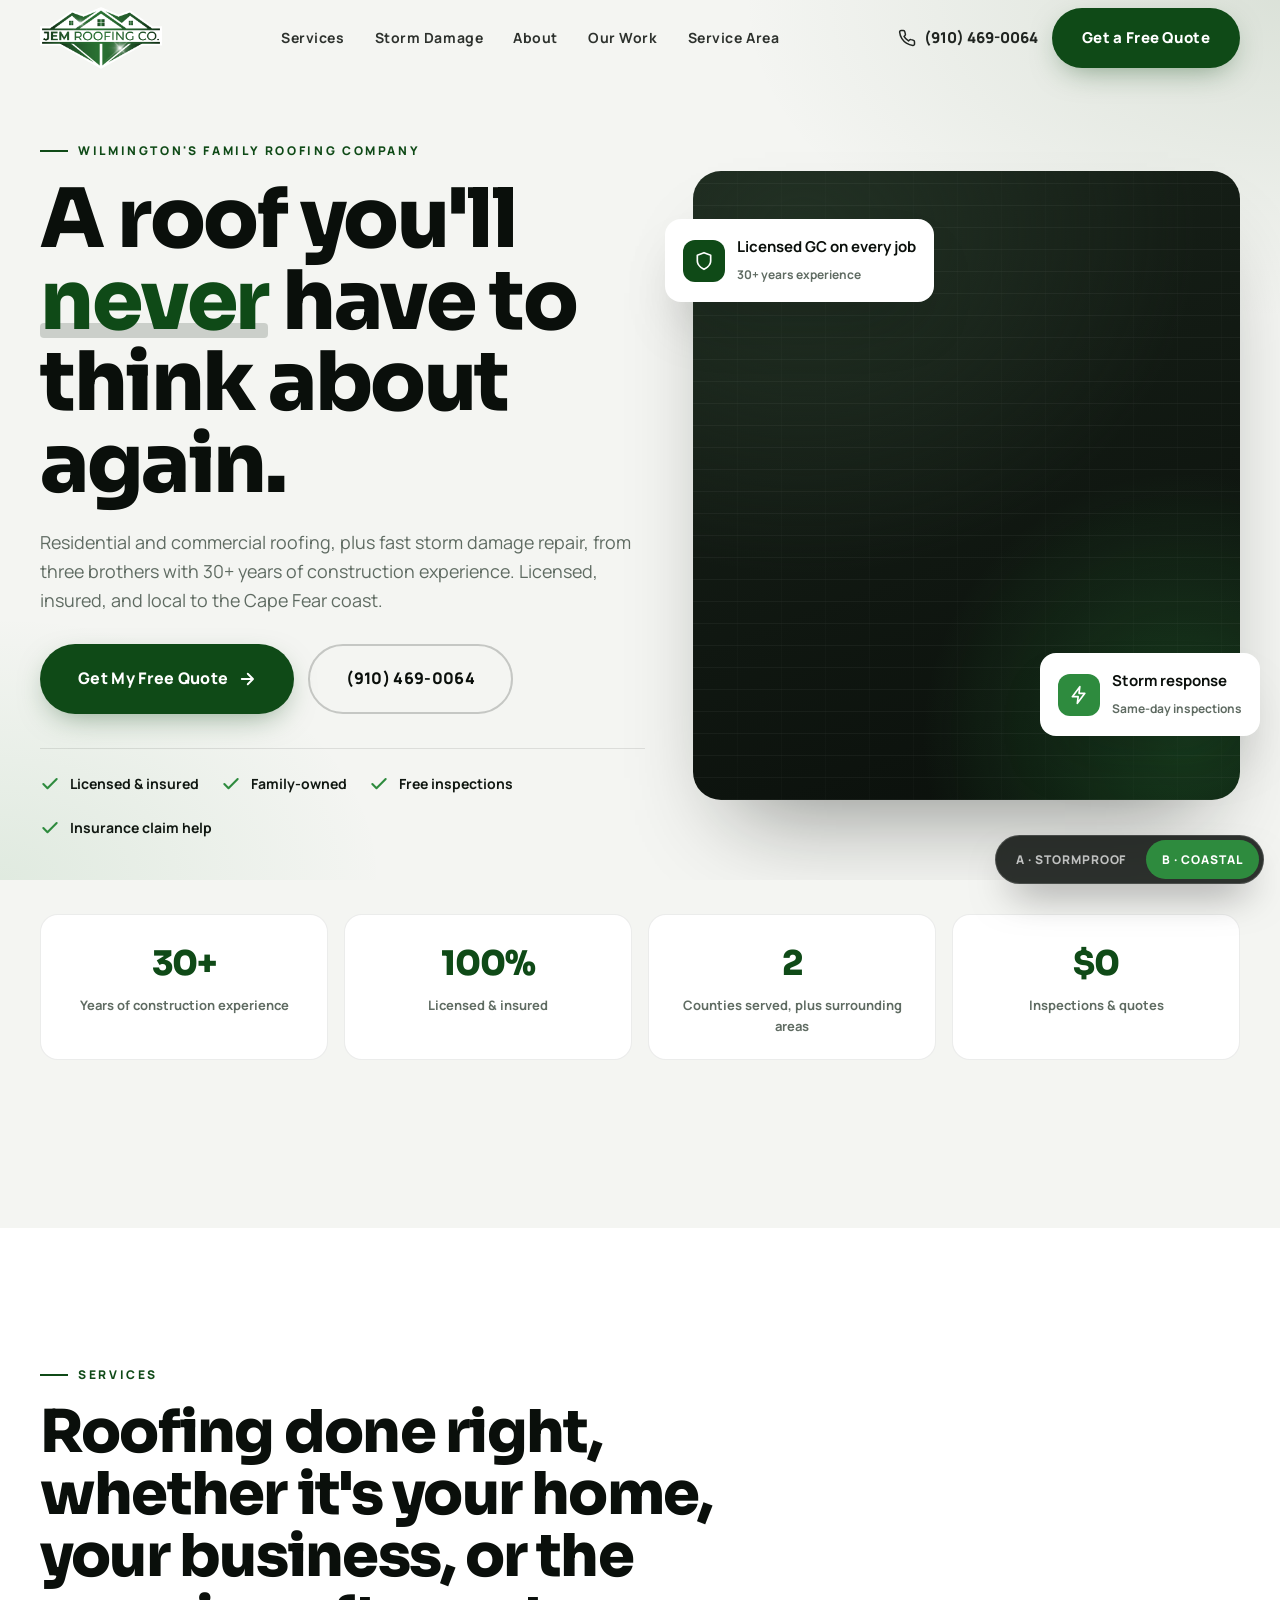
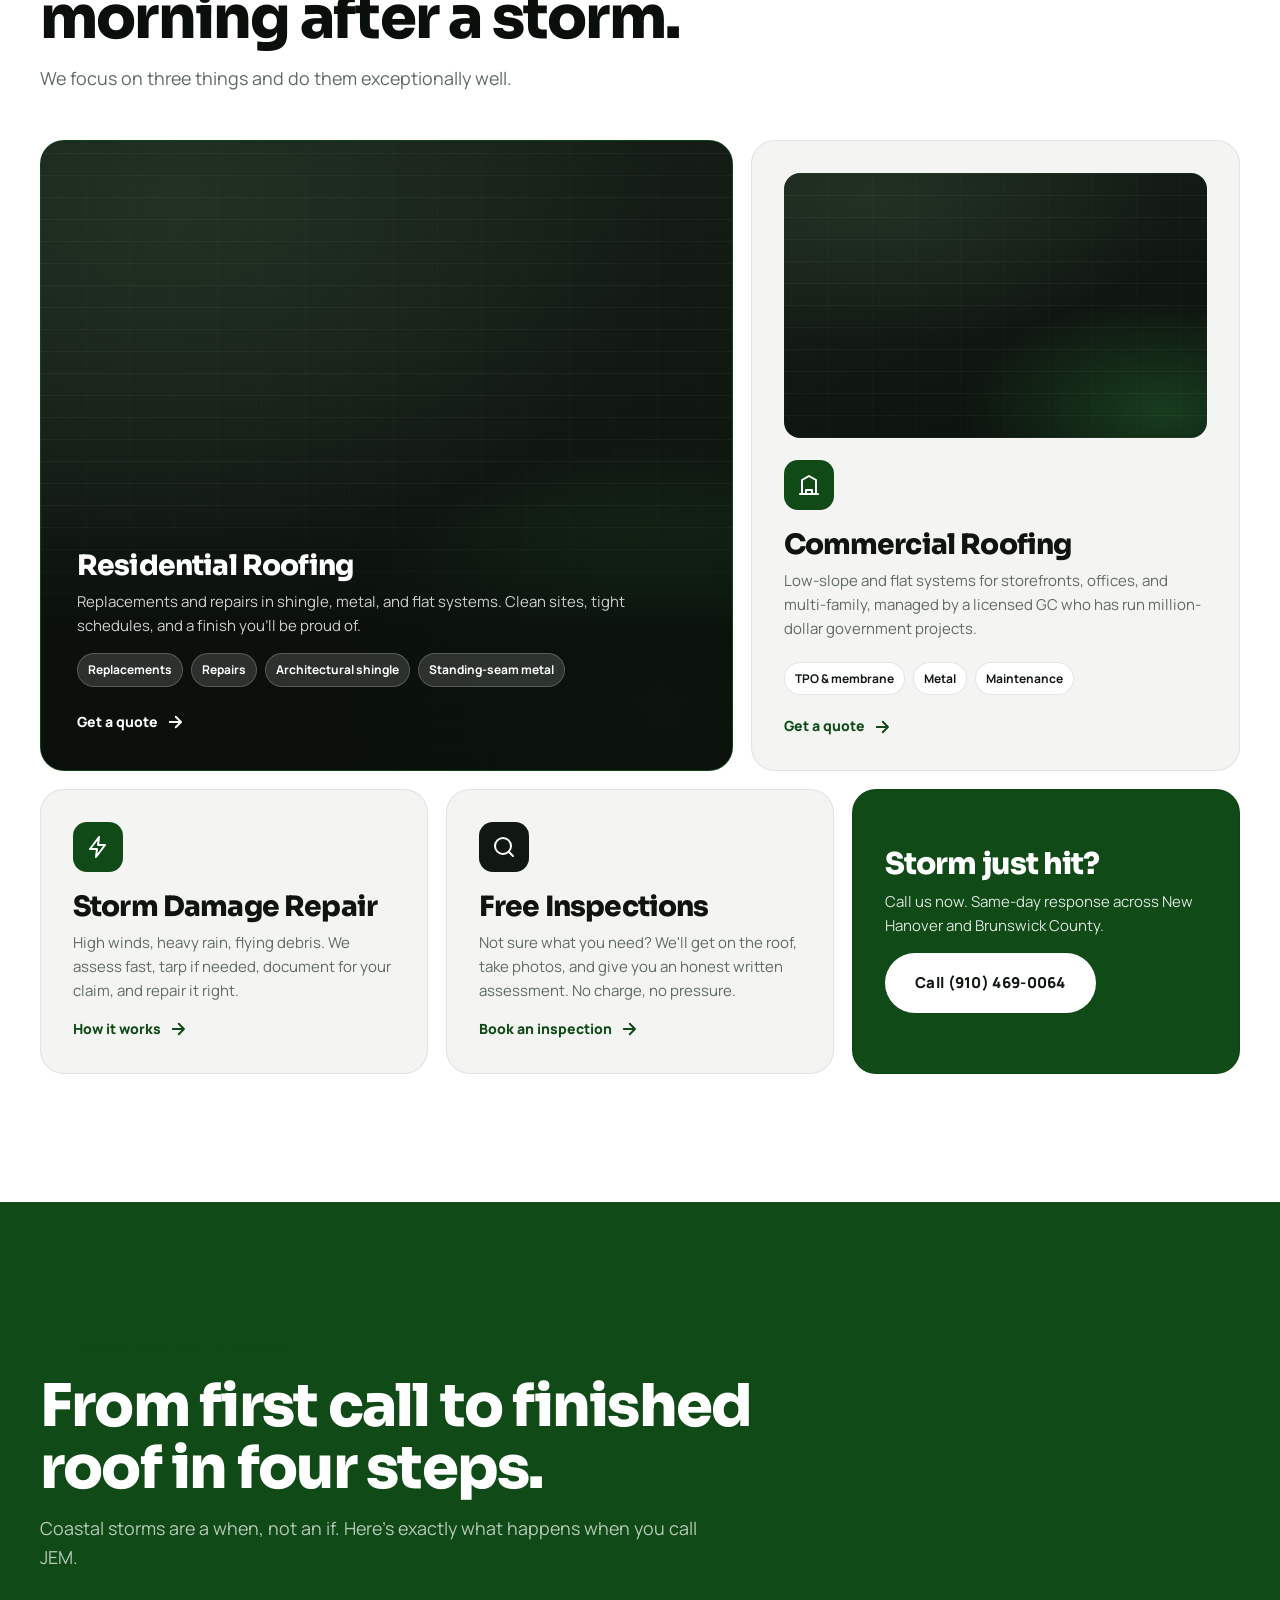
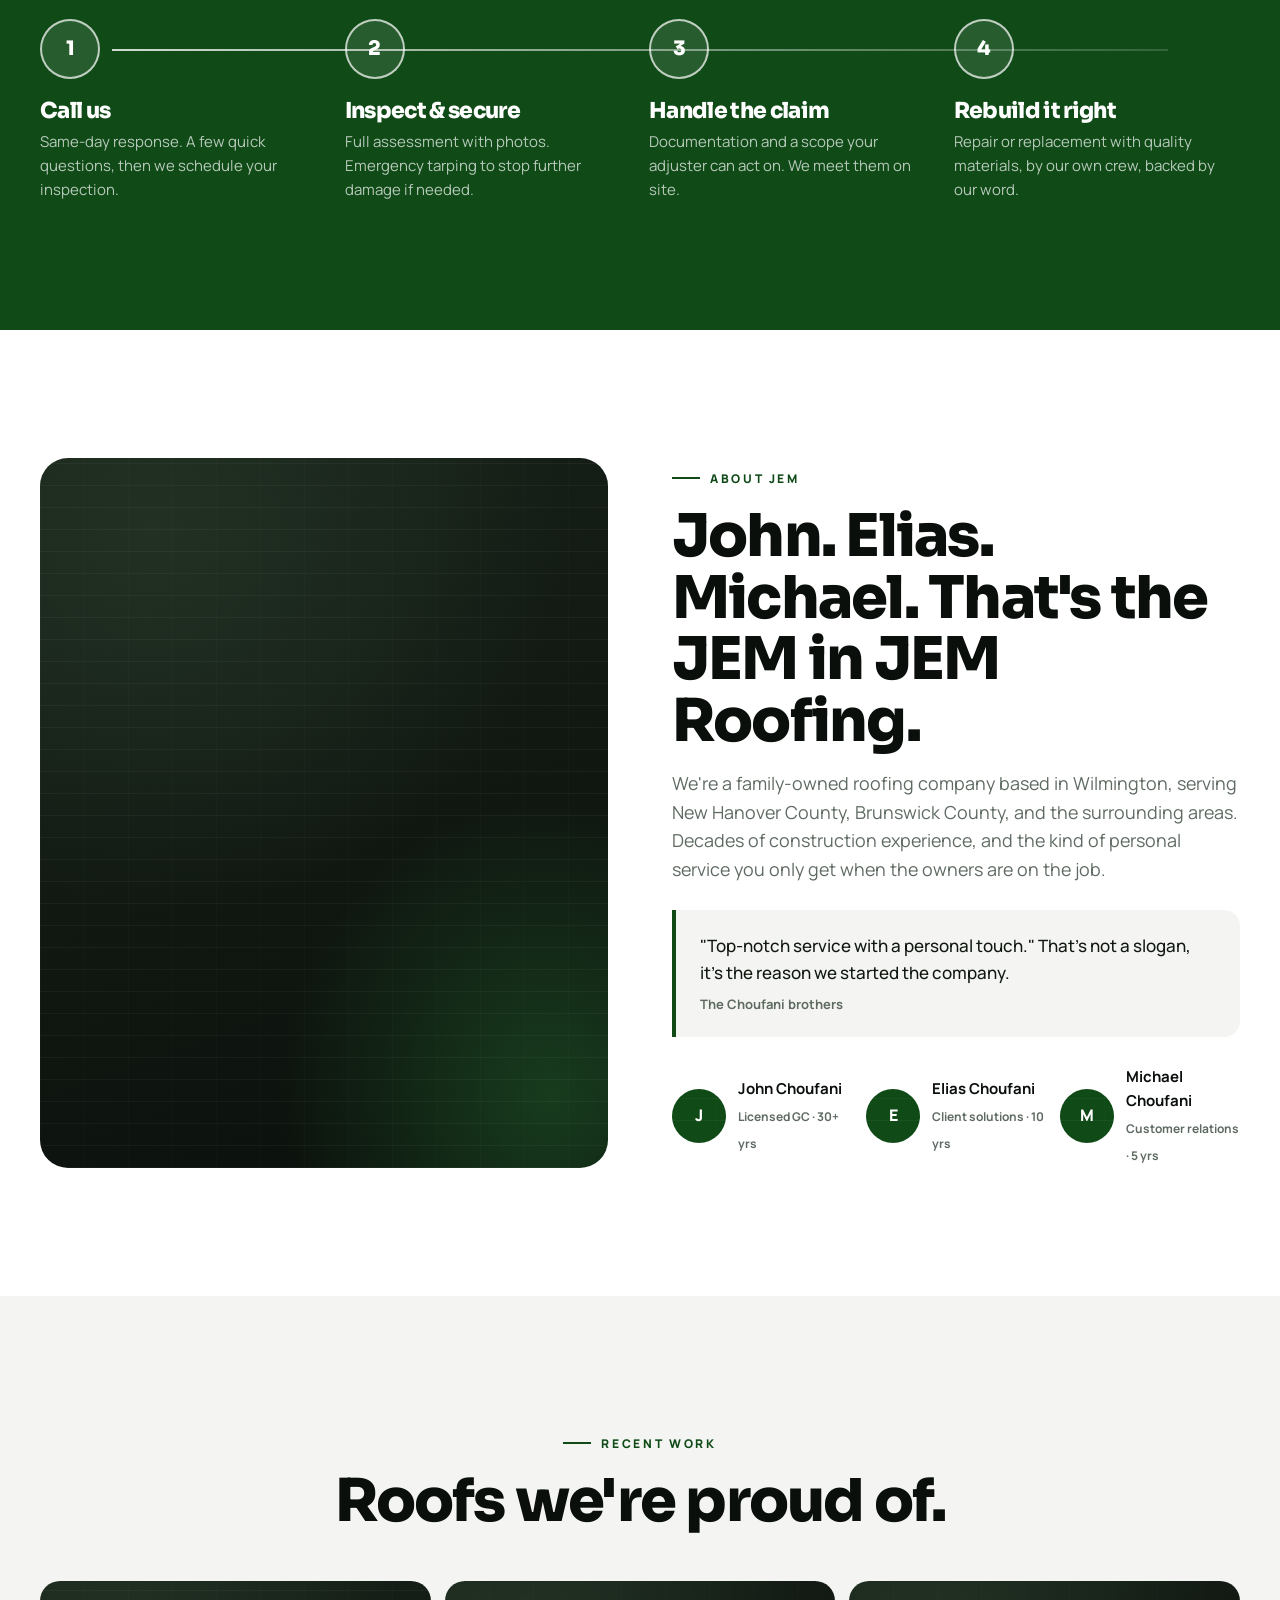
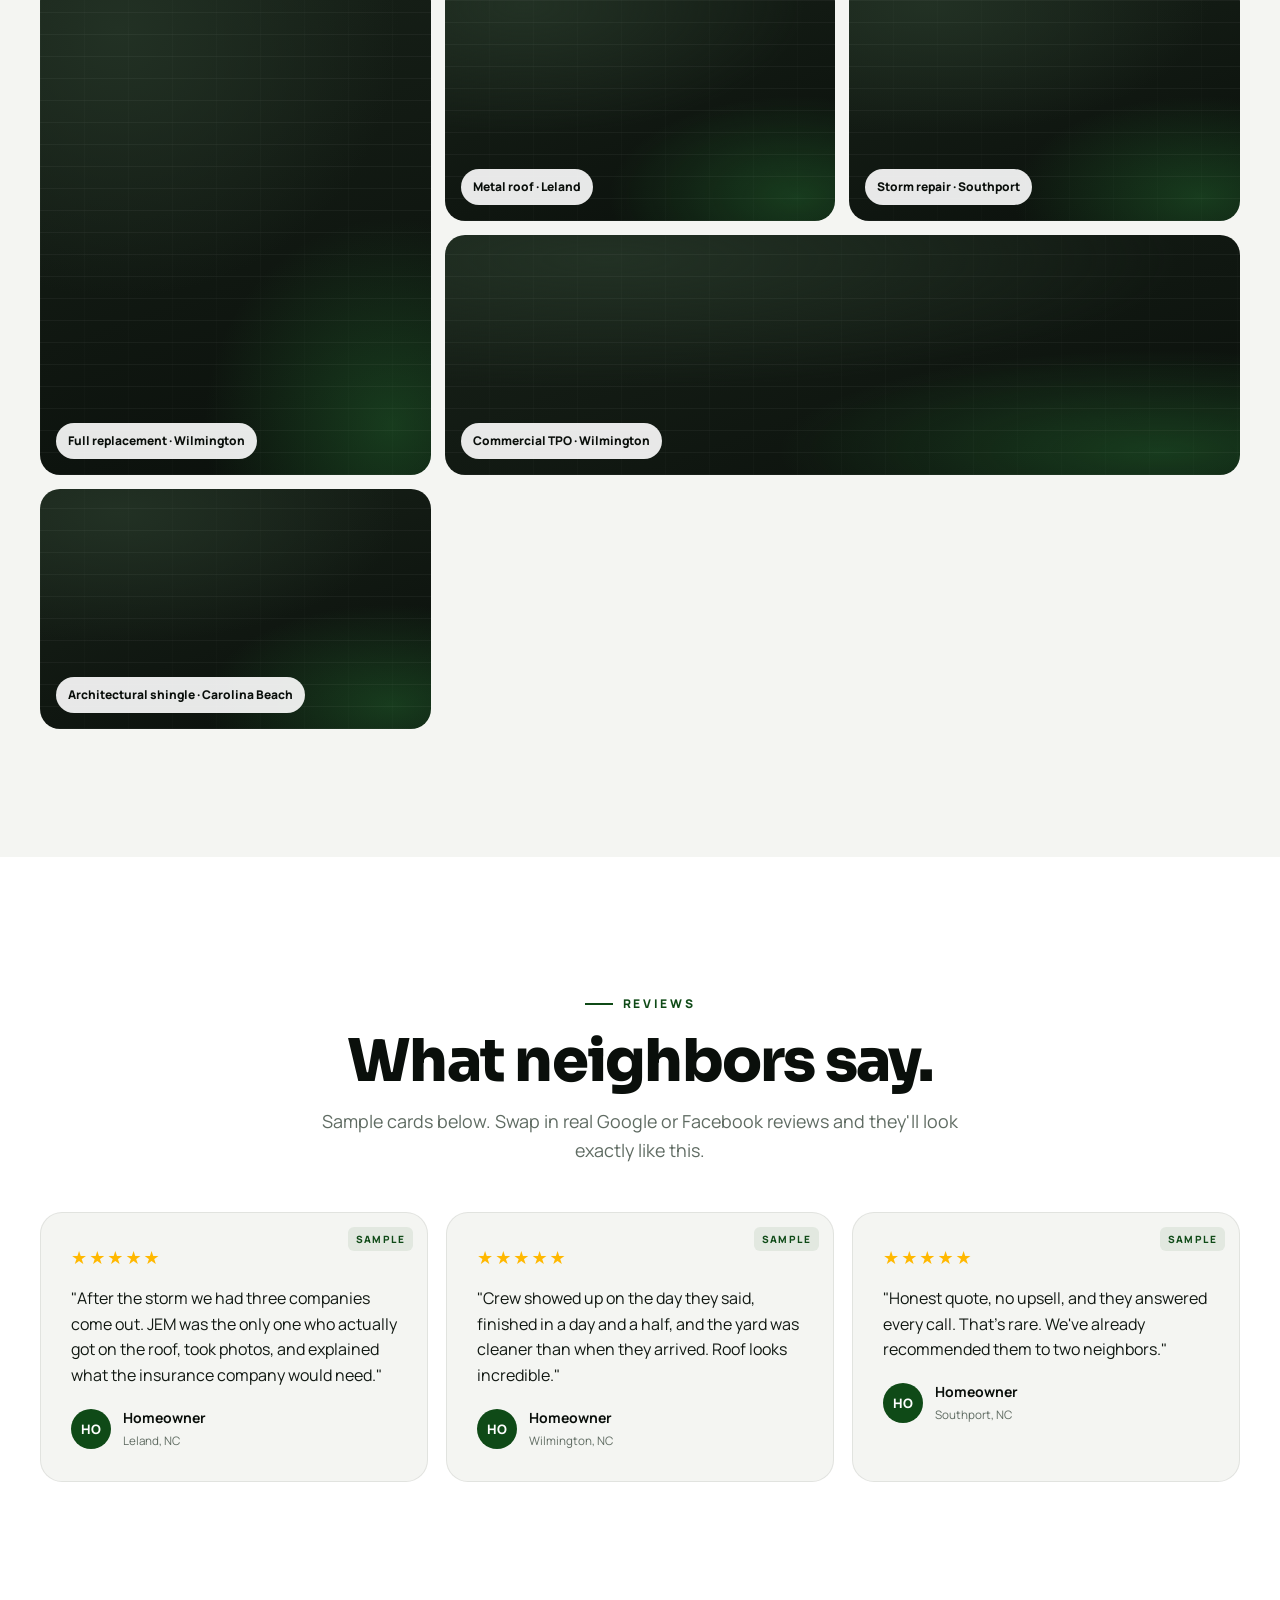
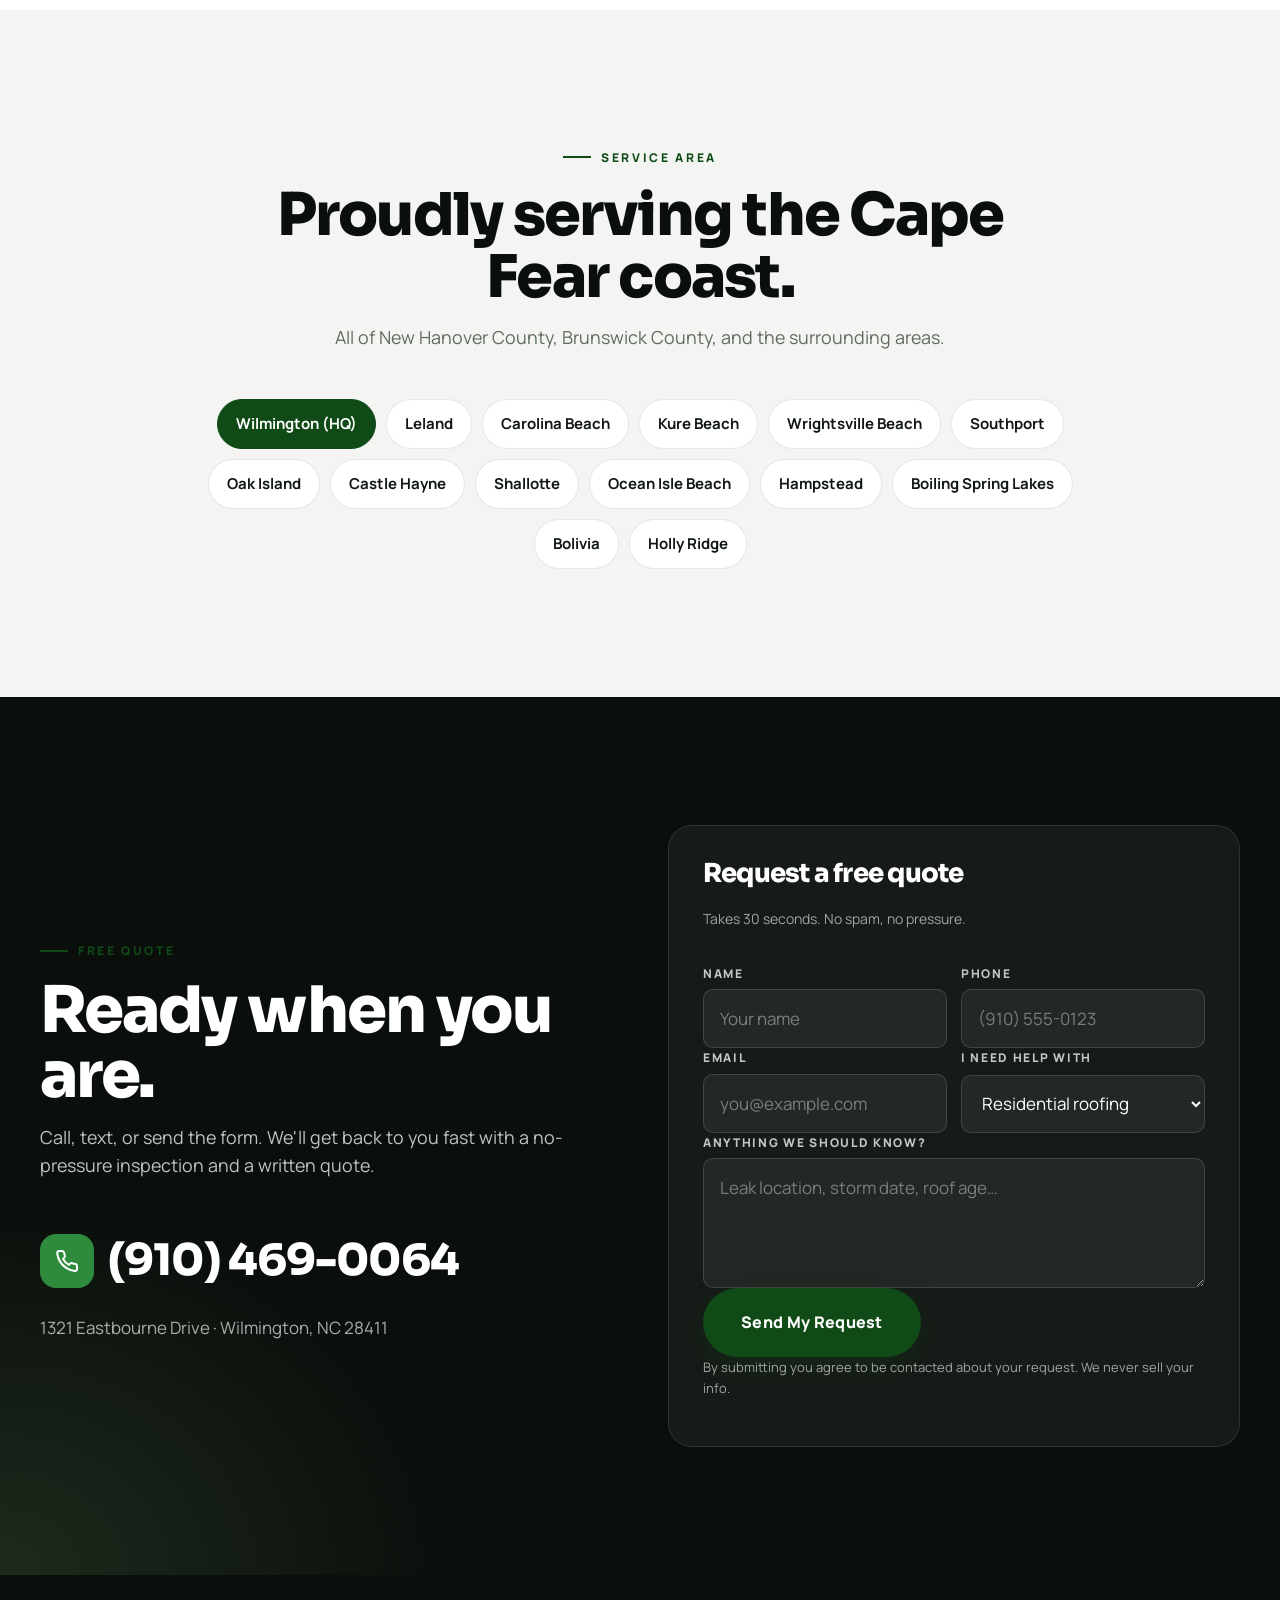
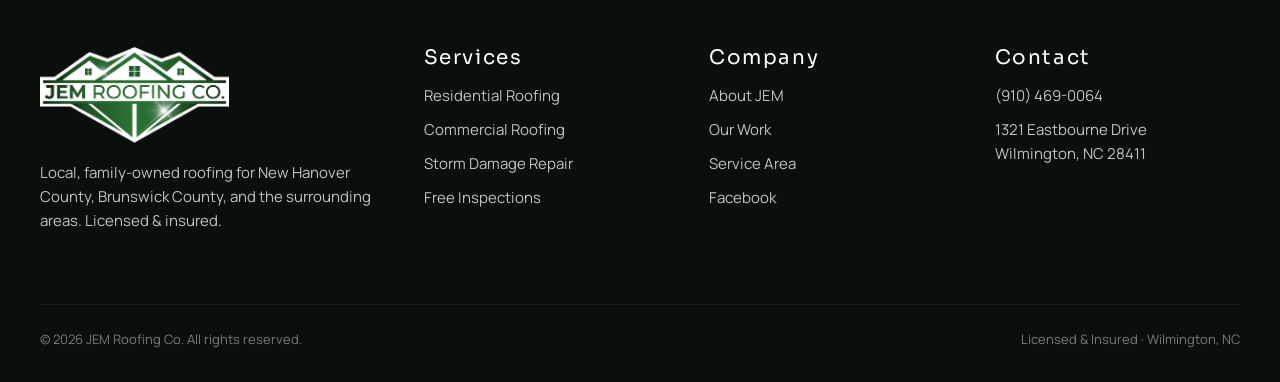
==== commit 87f91475: "Use the real JEM Roofing logo in nav and footer of both concepts - Add assets/img/logo.png (trimmed," ====
--- a/concept-b.html
+++ b/concept-b.html
@@ -18,13 +18,7 @@
 <header class="nav">
   <div class="container">
     <a class="nav-brand" href="#top" aria-label="JEM Roofing Co. home">
-      <svg viewBox="0 0 240 150" aria-hidden="true">
-        <path d="M118 44 L160 12 L202 44 L192 44 L160 20 L128 44 Z" fill="#5A7D55"/><rect x="134" y="42" width="52" height="30" fill="#5A7D55"/><rect x="155" y="54" width="10" height="18" fill="#DFE3DD"/>
-        <path d="M38 54 L86 16 L134 54 L122 54 L86 26 L50 54 Z" fill="#0F4A17"/><rect x="56" y="52" width="60" height="30" fill="#0F4A17"/><rect x="80" y="62" width="12" height="20" fill="#DFE3DD"/><rect x="104" y="20" width="8" height="16" fill="#0F4A17"/>
-        <line x1="6" y1="96" x2="56" y2="96" stroke="currentColor" stroke-width="2"/><line x1="184" y1="96" x2="234" y2="96" stroke="currentColor" stroke-width="2"/>
-        <text x="120" y="101" text-anchor="middle" textLength="120" lengthAdjust="spacingAndGlyphs" font-family="'Manrope','Inter',Arial,sans-serif" font-size="16" font-weight="800" letter-spacing="1.5" fill="currentColor">JEM ROOFING CO.</text>
-        <polygon points="66,112 174,112 120,148" fill="#0F4A17"/><polygon points="66,112 120,112 120,148" fill="#5A7D55" opacity=".9"/>
-      </svg>
+      <img src="assets/img/logo.png" alt="JEM Roofing Co." width="792" height="402">
     </a>
     <nav class="nav-links" aria-label="Primary">
       <a href="#services">Services</a><a href="#process">Storm Damage</a><a href="#about">About</a><a href="#work">Our Work</a><a href="#area">Service Area</a>
@@ -228,13 +222,7 @@
   <div class="container">
     <div class="footer-grid">
       <div class="footer-brand">
-        <svg viewBox="0 0 240 150" aria-hidden="true">
-        <path d="M118 44 L160 12 L202 44 L192 44 L160 20 L128 44 Z" fill="#5A7D55"/><rect x="134" y="42" width="52" height="30" fill="#5A7D55"/><rect x="155" y="54" width="10" height="18" fill="#DFE3DD"/>
-        <path d="M38 54 L86 16 L134 54 L122 54 L86 26 L50 54 Z" fill="#0F4A17"/><rect x="56" y="52" width="60" height="30" fill="#0F4A17"/><rect x="80" y="62" width="12" height="20" fill="#DFE3DD"/><rect x="104" y="20" width="8" height="16" fill="#0F4A17"/>
-        <line x1="6" y1="96" x2="56" y2="96" stroke="currentColor" stroke-width="2"/><line x1="184" y1="96" x2="234" y2="96" stroke="currentColor" stroke-width="2"/>
-        <text x="120" y="101" text-anchor="middle" textLength="120" lengthAdjust="spacingAndGlyphs" font-family="'Manrope','Inter',Arial,sans-serif" font-size="16" font-weight="800" letter-spacing="1.5" fill="currentColor">JEM ROOFING CO.</text>
-        <polygon points="66,112 174,112 120,148" fill="#0F4A17"/><polygon points="66,112 120,112 120,148" fill="#5A7D55" opacity=".9"/>
-      </svg>
+        <img src="assets/img/logo.png" alt="JEM Roofing Co." width="792" height="402">
         <p>Local, family-owned roofing for New Hanover County, Brunswick County, and the surrounding areas. Licensed &amp; insured.</p>
       </div>
       <div><h4>Services</h4><ul><li><a href="#services">Residential Roofing</a></li><li><a href="#services">Commercial Roofing</a></li><li><a href="#process">Storm Damage Repair</a></li><li><a href="#contact">Free Inspections</a></li></ul></div>
--- a/css/base.css
+++ b/css/base.css
@@ -103,7 +103,7 @@
 .nav .container { display: flex; align-items: center; justify-content: space-between; gap: 24px; }
 .nav.is-scrolled { background: rgba(10,15,11,.82); backdrop-filter: blur(14px); -webkit-backdrop-filter: blur(14px); box-shadow: 0 10px 40px -20px rgba(0,0,0,.6); }
 .nav-brand { display: inline-flex; align-items: center; color: inherit; }
-.nav-brand svg, .nav-brand img { height: 58px; width: auto; }
+.nav-brand img { height: 62px; width: auto; }
 .nav-links { display: flex; gap: 30px; align-items: center; }
 .nav-links .btn { display: none; }
 .nav-links a { font-weight: 700; font-size: 14px; letter-spacing: .04em; opacity: .85; position: relative; padding: 6px 0; white-space: nowrap; }
@@ -121,6 +121,7 @@
 
 @media (max-width: 1100px) { .nav-links { gap: 22px; } .nav-cta .btn { padding: 12px 20px; } }
 @media (max-width: 900px) {
+  .nav-brand img { height: 52px; }
   .nav-links, .nav-cta .btn { display: none; }
   .nav-toggle { display: block; }
   .nav.is-open .nav-links {
@@ -187,7 +188,7 @@
 .footer h4 { color: #fff; font-family: var(--font-display); font-size: 20px; letter-spacing: .08em; margin-bottom: 16px; }
 .footer li { margin-bottom: 10px; }
 .footer a:hover { color: #fff; }
-.footer-brand svg { height: 90px; width: auto; color: #fff; margin-bottom: 18px; }
+.footer-brand img { height: 96px; width: auto; margin-bottom: 18px; }
 .footer-bottom { margin-top: 56px; padding-top: 24px; border-top: 1px solid rgba(255,255,255,.1); display: flex; justify-content: space-between; gap: 16px; flex-wrap: wrap; font-size: 13px; opacity: .6; }
 @media (max-width: 900px) { .footer-grid { grid-template-columns: 1fr 1fr; } }
 @media (max-width: 520px) { .footer-grid { grid-template-columns: 1fr; } }
